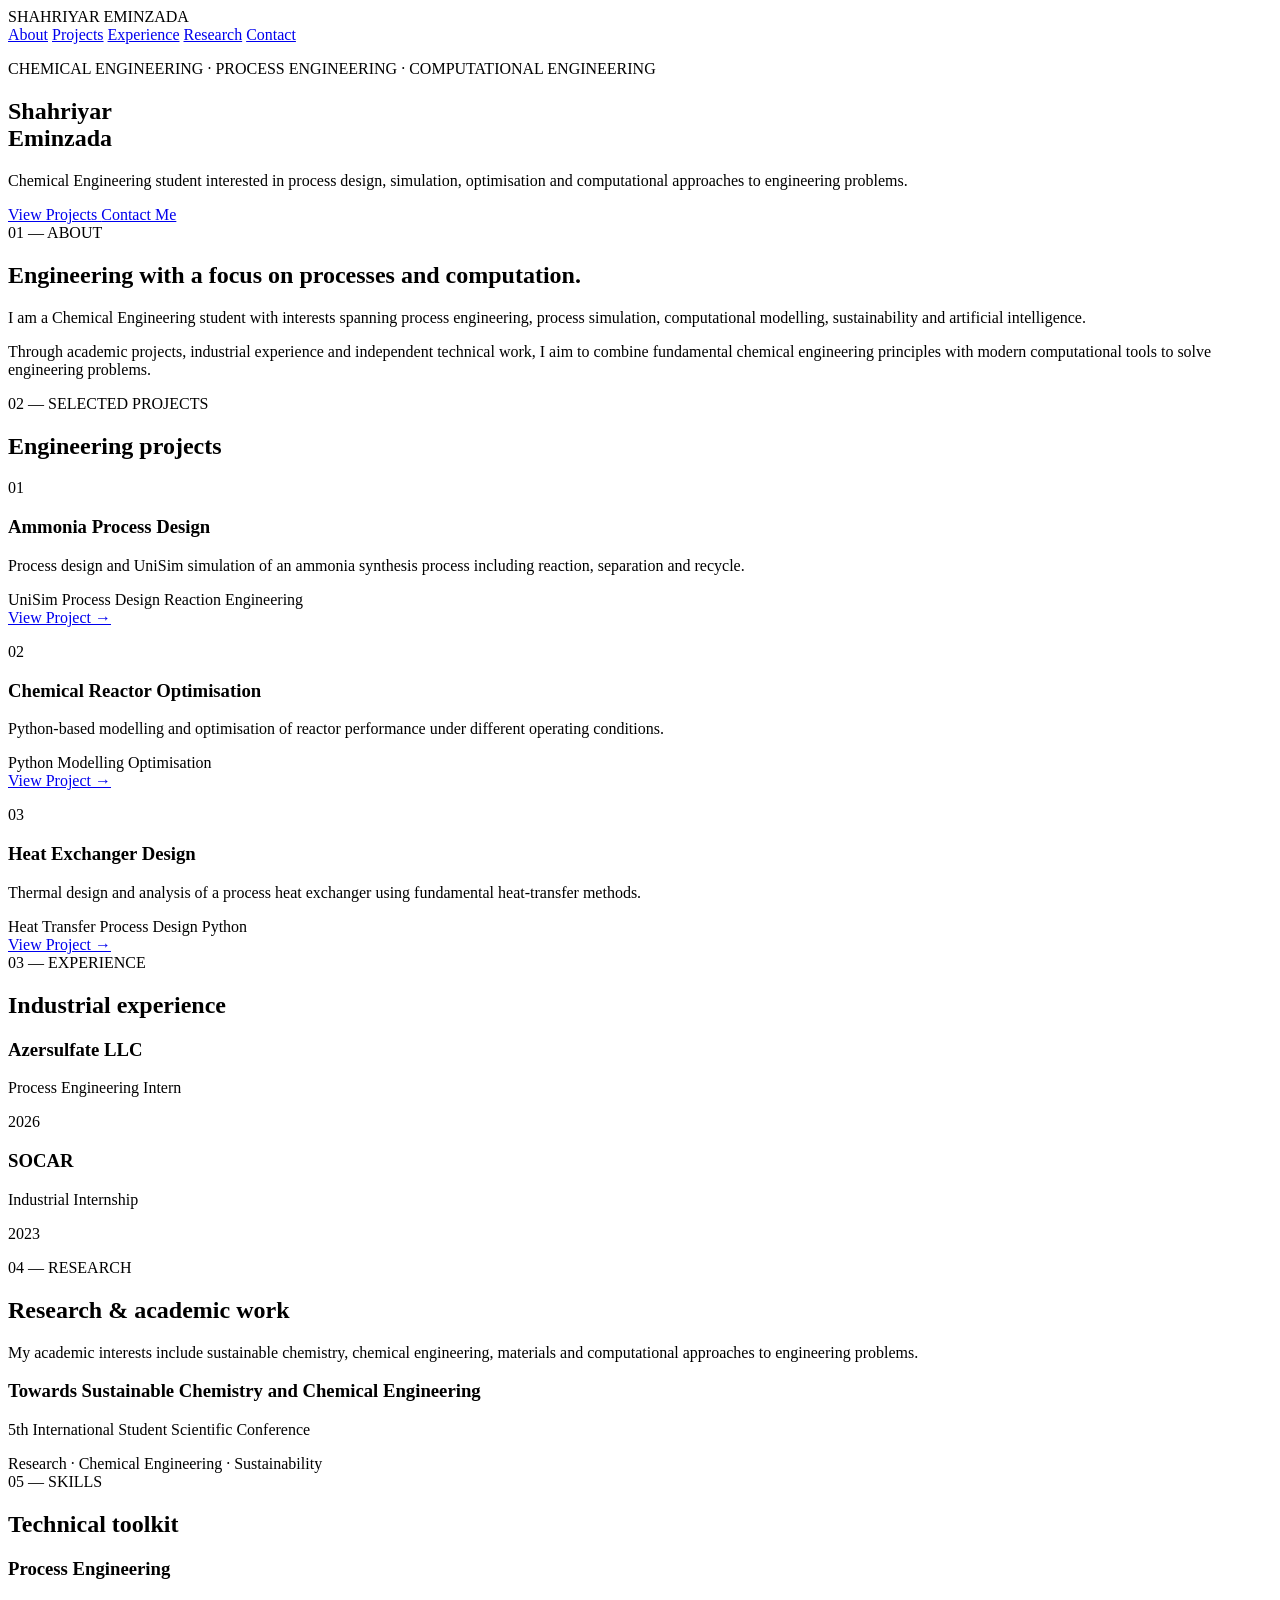
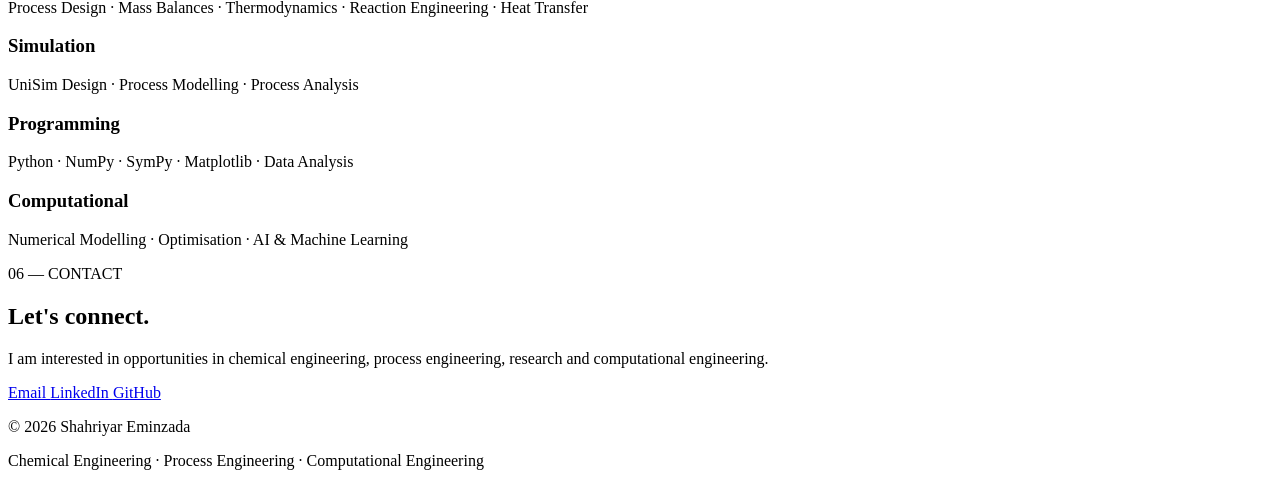
==== index.html @ 9b7f4331 "Create index.html" ====
<!DOCTYPE html>
<html lang="en">
<head>
    <meta charset="UTF-8">
    <meta name="viewport" content="width=device-width, initial-scale=1.0">

    <title>Shahriyar Eminzada | Chemical Engineering</title>

    <link rel="stylesheet" href="style.css">
</head>

<body>

    <!-- Navigation -->
    <nav>
        <div class="nav-container">

            <div class="logo">
                SHAHRIYAR EMINZADA
            </div>

            <div class="nav-links">
                <a href="#about">About</a>
                <a href="#projects">Projects</a>
                <a href="#experience">Experience</a>
                <a href="#research">Research</a>
                <a href="#contact">Contact</a>
            </div>

        </div>
    </nav>


    <!-- Hero Section -->
    <section class="hero">

        <div class="hero-content">

            <p class="eyebrow">
                CHEMICAL ENGINEERING · PROCESS ENGINEERING · COMPUTATIONAL ENGINEERING
            </p>

            <h1>
                Shahriyar<br>
                Eminzada
            </h1>

            <p class="hero-description">
                Chemical Engineering student interested in process design,
                simulation, optimisation and computational approaches to
                engineering problems.
            </p>

            <div class="buttons">
                <a href="#projects" class="button primary">
                    View Projects
                </a>

                <a href="#contact" class="button secondary">
                    Contact Me
                </a>
            </div>

        </div>

    </section>


    <!-- About -->
    <section id="about" class="section">

        <div class="section-label">
            01 — ABOUT
        </div>

        <div class="section-content">

            <h2>
                Engineering with a focus on
                <span>processes and computation.</span>
            </h2>

            <p>
                I am a Chemical Engineering student with interests spanning
                process engineering, process simulation, computational
                modelling, sustainability and artificial intelligence.
            </p>

            <p>
                Through academic projects, industrial experience and
                independent technical work, I aim to combine fundamental
                chemical engineering principles with modern computational
                tools to solve engineering problems.
            </p>

        </div>

    </section>


    <!-- Projects -->
    <section id="projects" class="section projects-section">

        <div class="section-label">
            02 — SELECTED PROJECTS
        </div>

        <div class="section-content">

            <h2>
                Engineering projects
            </h2>

            <div class="project-grid">

                <!-- Project 1 -->
                <article class="project-card">

                    <p class="project-number">
                        01
                    </p>

                    <h3>
                        Ammonia Process Design
                    </h3>

                    <p>
                        Process design and UniSim simulation of an ammonia
                        synthesis process including reaction, separation
                        and recycle.
                    </p>

                    <div class="tags">
                        <span>UniSim</span>
                        <span>Process Design</span>
                        <span>Reaction Engineering</span>
                    </div>

                    <a href="#" class="project-link">
                        View Project →
                    </a>

                </article>


                <!-- Project 2 -->
                <article class="project-card">

                    <p class="project-number">
                        02
                    </p>

                    <h3>
                        Chemical Reactor Optimisation
                    </h3>

                    <p>
                        Python-based modelling and optimisation of reactor
                        performance under different operating conditions.
                    </p>

                    <div class="tags">
                        <span>Python</span>
                        <span>Modelling</span>
                        <span>Optimisation</span>
                    </div>

                    <a href="#" class="project-link">
                        View Project →
                    </a>

                </article>


                <!-- Project 3 -->
                <article class="project-card">

                    <p class="project-number">
                        03
                    </p>

                    <h3>
                        Heat Exchanger Design
                    </h3>

                    <p>
                        Thermal design and analysis of a process heat
                        exchanger using fundamental heat-transfer methods.
                    </p>

                    <div class="tags">
                        <span>Heat Transfer</span>
                        <span>Process Design</span>
                        <span>Python</span>
                    </div>

                    <a href="#" class="project-link">
                        View Project →
                    </a>

                </article>

            </div>

        </div>

    </section>


    <!-- Experience -->
    <section id="experience" class="section">

        <div class="section-label">
            03 — EXPERIENCE
        </div>

        <div class="section-content">

            <h2>
                Industrial experience
            </h2>

            <div class="experience-item">

                <div>
                    <h3>
                        Azersulfate LLC
                    </h3>

                    <p>
                        Process Engineering Intern
                    </p>
                </div>

                <p class="experience-date">
                    2026
                </p>

            </div>


            <div class="experience-item">

                <div>
                    <h3>
                        SOCAR
                    </h3>

                    <p>
                        Industrial Internship
                    </p>
                </div>

                <p class="experience-date">
                    2023
                </p>

            </div>

        </div>

    </section>


    <!-- Research -->
    <section id="research" class="section">

        <div class="section-label">
            04 — RESEARCH
        </div>

        <div class="section-content">

            <h2>
                Research & academic work
            </h2>

            <p>
                My academic interests include sustainable chemistry,
                chemical engineering, materials and computational
                approaches to engineering problems.
            </p>

            <div class="research-card">

                <h3>
                    Towards Sustainable Chemistry and Chemical Engineering
                </h3>

                <p>
                    5th International Student Scientific Conference
                </p>

                <span>
                    Research · Chemical Engineering · Sustainability
                </span>

            </div>

        </div>

    </section>


    <!-- Skills -->
    <section class="section skills-section">

        <div class="section-label">
            05 — SKILLS
        </div>

        <div class="section-content">

            <h2>
                Technical toolkit
            </h2>

            <div class="skills-grid">

                <div>
                    <h3>Process Engineering</h3>
                    <p>
                        Process Design · Mass Balances · Thermodynamics ·
                        Reaction Engineering · Heat Transfer
                    </p>
                </div>

                <div>
                    <h3>Simulation</h3>
                    <p>
                        UniSim Design · Process Modelling · Process Analysis
                    </p>
                </div>

                <div>
                    <h3>Programming</h3>
                    <p>
                        Python · NumPy · SymPy · Matplotlib · Data Analysis
                    </p>
                </div>

                <div>
                    <h3>Computational</h3>
                    <p>
                        Numerical Modelling · Optimisation · AI & Machine Learning
                    </p>
                </div>

            </div>

        </div>

    </section>


    <!-- Contact -->
    <section id="contact" class="section contact-section">

        <div class="section-label">
            06 — CONTACT
        </div>

        <div class="section-content">

            <h2>
                Let's connect.
            </h2>

            <p>
                I am interested in opportunities in chemical engineering,
                process engineering, research and computational engineering.
            </p>

            <div class="contact-links">

                <a href="mailto:shahriyareminzada@gmail.com">
                    Email
                </a>

                <a href="https://www.linkedin.com/in/shahriyar-eminzada-225a10250/"
                   target="_blank">
                    LinkedIn
                </a>

                <a href="https://github.com/shahriyar-eminzada"
                   target="_blank">
                    GitHub
                </a>

            </div>

        </div>

    </section>


    <!-- Footer -->
    <footer>

        <p>
            © 2026 Shahriyar Eminzada
        </p>

        <p>
            Chemical Engineering · Process Engineering · Computational Engineering
        </p>

    </footer>

</body>
</html>
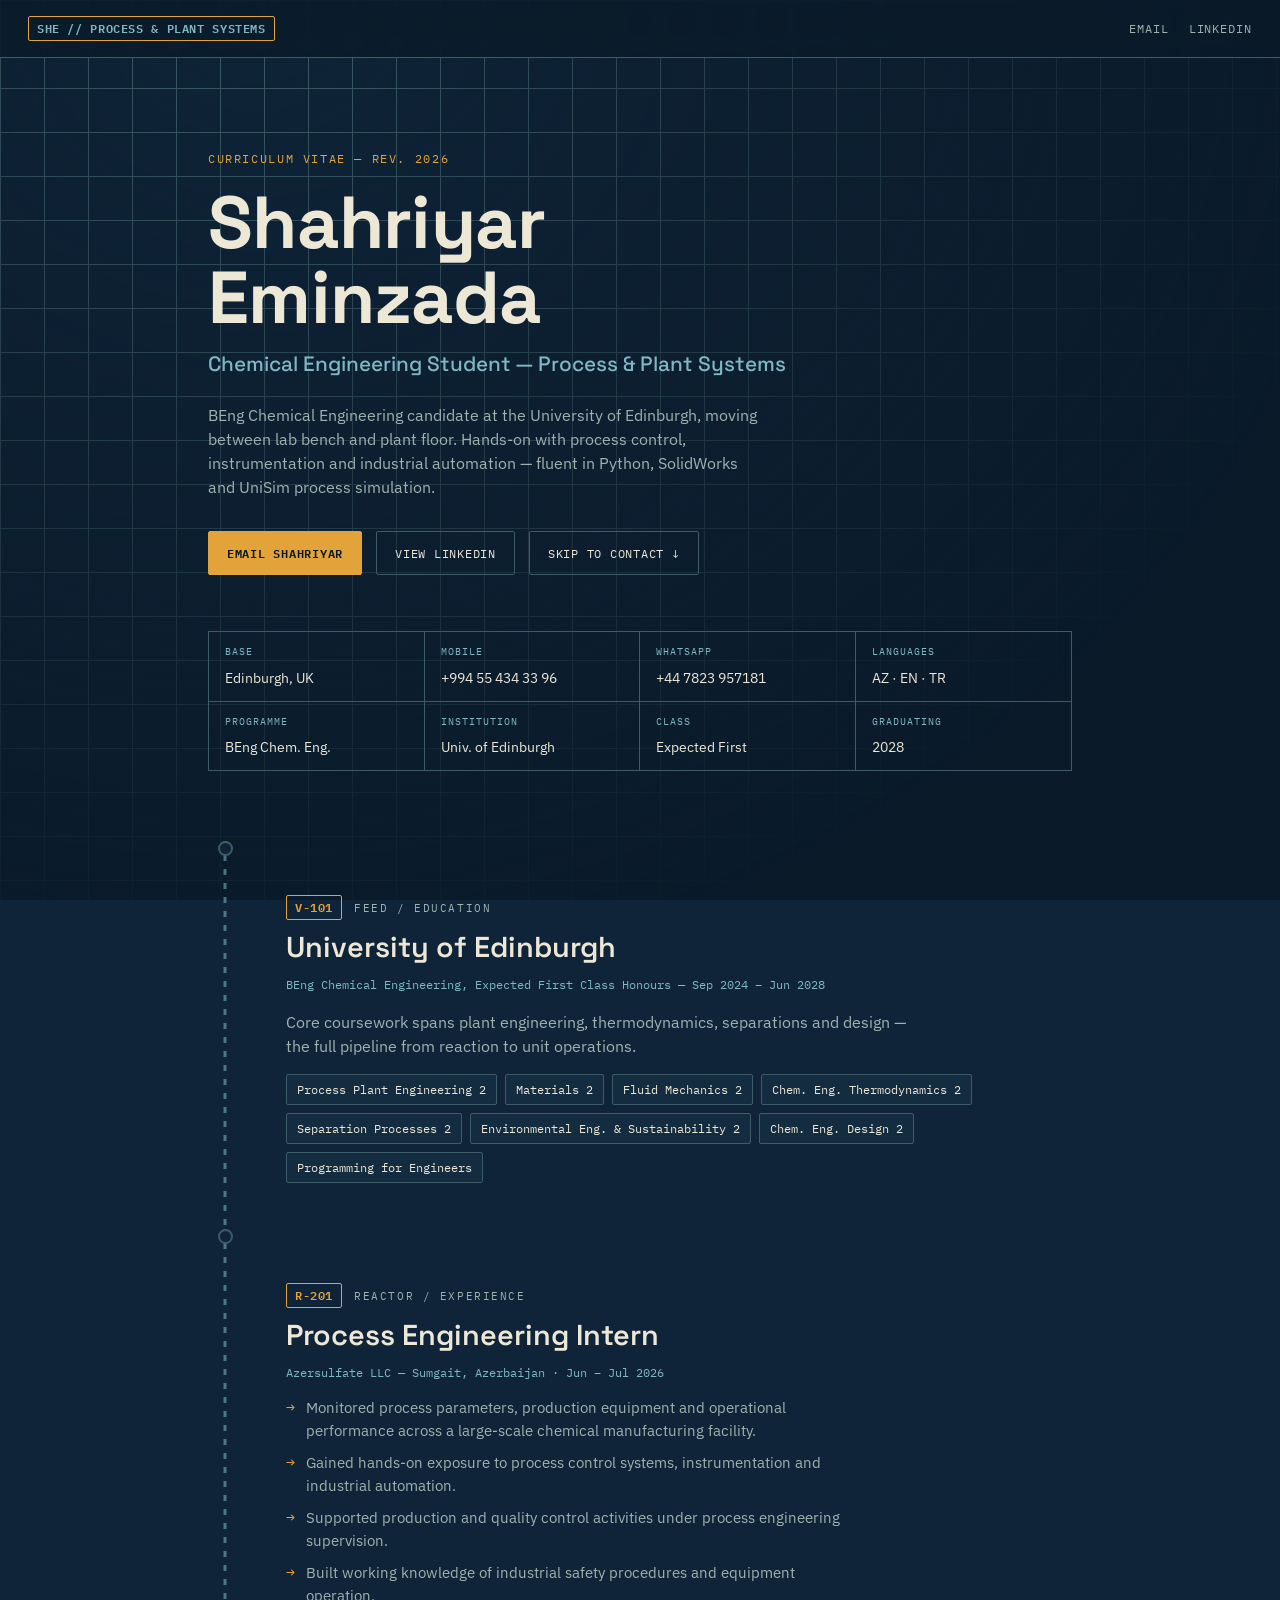
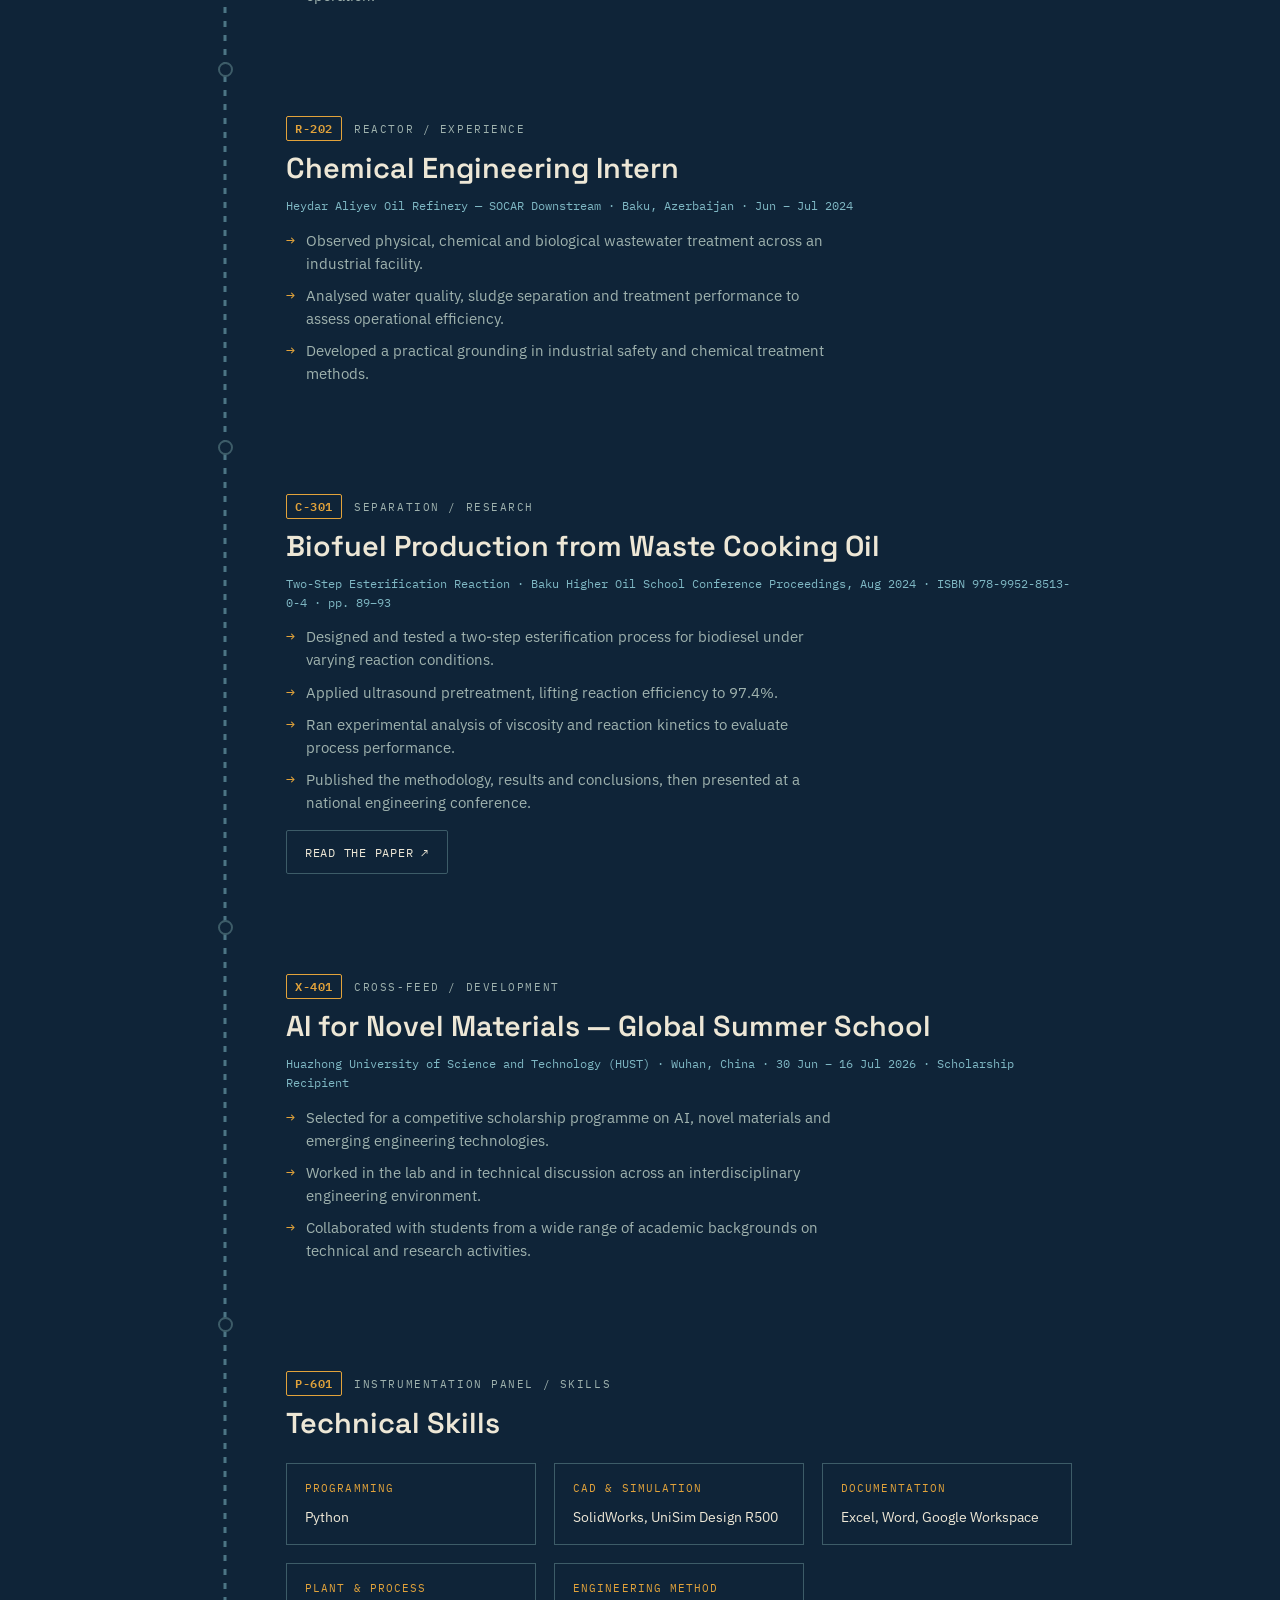
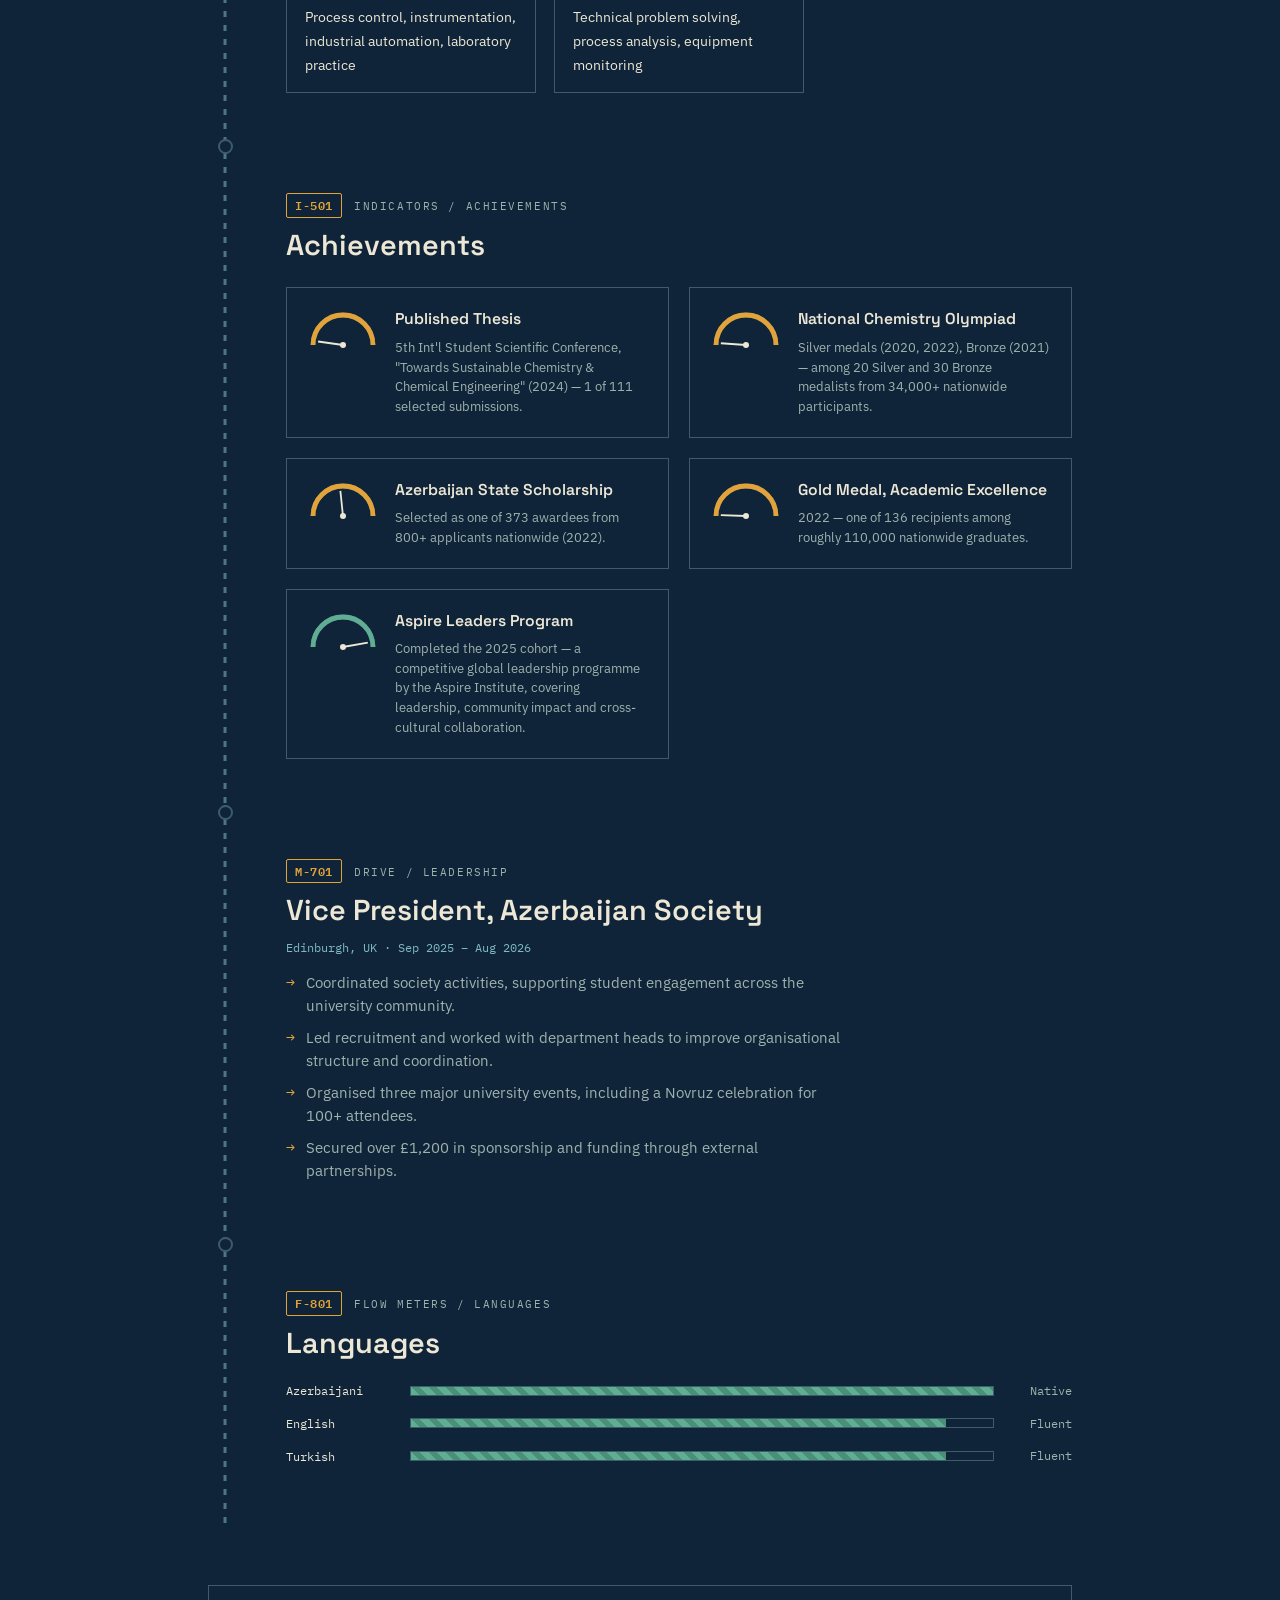
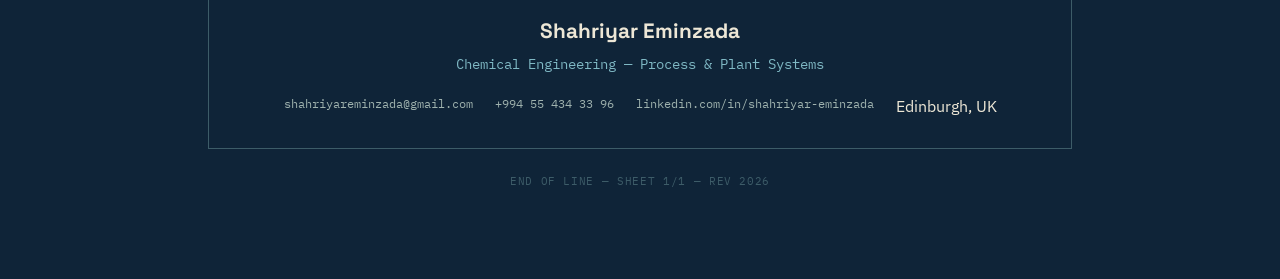
==== commit 60e8379c: "Rename Shahriyar_Eminzada_resume_website.html to index.html" ====
--- a/index.html
+++ b/index.html
@@ -1,411 +1,763 @@
 <!DOCTYPE html>
 <html lang="en">
 <head>
-    <meta charset="UTF-8">
-    <meta name="viewport" content="width=device-width, initial-scale=1.0">
-
-    <title>Shahriyar Eminzada | Chemical Engineering</title>
-
-    <link rel="stylesheet" href="style.css">
+<meta charset="UTF-8">
+<meta name="viewport" content="width=device-width, initial-scale=1.0">
+<title>Shahriyar Eminzada — Chemical Engineering</title>
+<link rel="preconnect" href="https://fonts.googleapis.com">
+<link rel="preconnect" href="https://fonts.gstatic.com" crossorigin>
+<link href="https://fonts.googleapis.com/css2?family=Space+Grotesk:wght@400;500;600;700&family=IBM+Plex+Sans:wght@400;500;600&family=IBM+Plex+Mono:wght@400;500;600&display=swap" rel="stylesheet">
+<style>
+:root{
+  --ink-blue:#0f2438;
+  --ink-blue-deep:#0a1a29;
+  --line:#7fb8c4;
+  --line-dim:#3d5c68;
+  --paper:#ede7d6;
+  --paper-dim:#dcd5c0;
+  --hazard:#e2a33b;
+  --steel:#9fb2ae;
+  --ink:#0a1620;
+  --good:#5fae94;
+  --radius:2px;
+}
+*{box-sizing:border-box;margin:0;padding:0;}
+html{scroll-behavior:smooth;}
+body{
+  background:var(--ink-blue);
+  color:var(--paper);
+  font-family:'IBM Plex Sans',sans-serif;
+  font-size:16px;
+  line-height:1.5;
+  background-image:
+    linear-gradient(var(--line-dim) 1px, transparent 1px),
+    linear-gradient(90deg, var(--line-dim) 1px, transparent 1px);
+  background-size:44px 44px;
+  background-attachment:fixed;
+  background-color:var(--ink-blue);
+  position:relative;
+}
+body::before{
+  content:"";
+  position:fixed;
+  inset:0;
+  background:radial-gradient(ellipse at 20% 0%, rgba(15,36,56,0) 0%, var(--ink-blue-deep) 78%);
+  pointer-events:none;
+  z-index:0;
+}
+::selection{background:var(--hazard);color:var(--ink);}
+a{color:inherit;}
+:focus-visible{outline:2px solid var(--hazard);outline-offset:3px;}
+
+.mono{font-family:'IBM Plex Mono',monospace;}
+.eyebrow{
+  font-family:'IBM Plex Mono',monospace;
+  font-size:.72rem;
+  letter-spacing:.14em;
+  text-transform:uppercase;
+  color:var(--hazard);
+}
+
+/* ============ TOP BAR ============ */
+.topbar{
+  position:fixed;top:0;left:0;right:0;z-index:50;
+  display:flex;justify-content:space-between;align-items:center;
+  padding:16px 28px;
+  background:rgba(10,26,41,.82);
+  backdrop-filter:blur(6px);
+  border-bottom:1px solid var(--line-dim);
+  font-family:'IBM Plex Mono',monospace;
+  font-size:.72rem;
+  letter-spacing:.08em;
+}
+.topbar .tag{color:var(--line);text-transform:uppercase;}
+.topbar .links{display:flex;gap:20px;}
+.topbar .links a{text-decoration:none;color:var(--steel);transition:color .2s;text-transform:uppercase;}
+.topbar .links a:hover{color:var(--hazard);}
+
+/* ============ LAYOUT / PIPE RAIL ============ */
+.wrap{
+  position:relative;z-index:1;
+  max-width:920px;
+  margin:0 auto;
+  padding:0 28px;
+}
+.rail-col{
+  display:grid;
+  grid-template-columns:34px 1fr;
+  gap:0 22px;
+}
+.rail{
+  position:relative;
+  display:flex;
+  justify-content:center;
+}
+.rail::before{
+  content:"";
+  position:absolute;
+  top:0;bottom:0;left:50%;
+  width:3px;
+  transform:translateX(-50%);
+  background:repeating-linear-gradient(
+    to bottom,
+    var(--line) 0 6px,
+    transparent 6px 14px
+  );
+  background-size:3px 28px;
+  animation:flow 1.1s linear infinite;
+  opacity:.55;
+}
+@keyframes flow{
+  to{background-position:0 -28px;}
+}
+.node{
+  position:sticky;
+  top:120px;
+  width:15px;height:15px;
+  border-radius:50%;
+  background:var(--ink-blue);
+  border:2px solid var(--line-dim);
+  transition:border-color .4s, box-shadow .4s, background .4s;
+  z-index:2;
+}
+.unit.is-active .node{
+  border-color:var(--hazard);
+  background:var(--hazard);
+  box-shadow:0 0 0 5px rgba(226,163,59,.18);
+}
+
+/* ============ HERO / TITLE BLOCK ============ */
+.hero{
+  position:relative;z-index:1;
+  max-width:920px;
+  margin:0 auto;
+  padding:150px 28px 70px;
+}
+.hero .eyebrow{margin-bottom:18px;}
+h1.name{
+  font-family:'Space Grotesk',sans-serif;
+  font-weight:700;
+  font-size:clamp(2.4rem,6.4vw,4.6rem);
+  line-height:1.02;
+  letter-spacing:-.01em;
+  color:var(--paper);
+}
+.hero .role{
+  font-family:'Space Grotesk',sans-serif;
+  font-size:clamp(1rem,2.4vw,1.3rem);
+  color:var(--line);
+  margin-top:14px;
+  font-weight:500;
+}
+.hero .lede{
+  max-width:56ch;
+  margin-top:22px;
+  color:var(--steel);
+  font-size:1rem;
+}
+.hero-cta{
+  margin-top:32px;
+  display:flex;gap:14px;flex-wrap:wrap;
+}
+.btn{
+  font-family:'IBM Plex Mono',monospace;
+  font-size:.78rem;
+  letter-spacing:.06em;
+  text-transform:uppercase;
+  text-decoration:none;
+  padding:12px 18px;
+  border-radius:var(--radius);
+  border:1px solid var(--line-dim);
+  color:var(--paper);
+  transition:all .2s;
+  display:inline-block;
+}
+.btn:hover{border-color:var(--hazard);color:var(--hazard);}
+.btn.primary{background:var(--hazard);border-color:var(--hazard);color:var(--ink);font-weight:600;}
+.btn.primary:hover{background:#f0b358;color:var(--ink);}
+
+/* title block grid, like a real drawing stamp */
+.titleblock{
+  margin-top:56px;
+  border:1px solid var(--line-dim);
+  display:grid;
+  grid-template-columns:repeat(4,1fr);
+}
+.titleblock .cell{
+  padding:12px 16px;
+  border-right:1px solid var(--line-dim);
+  border-top:1px solid var(--line-dim);
+}
+.titleblock .cell:nth-child(4n){border-right:none;}
+.titleblock .cell:nth-child(-n+4){border-top:none;}
+.titleblock .cell .k{
+  font-family:'IBM Plex Mono',monospace;
+  font-size:.64rem;
+  letter-spacing:.1em;
+  text-transform:uppercase;
+  color:var(--line);
+  display:block;
+  margin-bottom:5px;
+}
+.titleblock .cell .v{
+  font-size:.86rem;
+  color:var(--paper);
+  word-break:break-word;
+}
+
+/* ============ UNITS (sections) ============ */
+main{position:relative;z-index:1;}
+.unit{
+  padding:46px 0 46px 22px;
+}
+.unit-inner{padding-top:8px;}
+.tag-row{
+  display:flex;
+  align-items:baseline;
+  gap:12px;
+  margin-bottom:6px;
+}
+.tag{
+  font-family:'IBM Plex Mono',monospace;
+  font-size:.78rem;
+  font-weight:600;
+  letter-spacing:.05em;
+  color:var(--hazard);
+  border:1px solid var(--hazard);
+  padding:2px 8px;
+  border-radius:var(--radius);
+}
+.unit-label{
+  font-family:'IBM Plex Mono',monospace;
+  font-size:.7rem;
+  letter-spacing:.14em;
+  text-transform:uppercase;
+  color:var(--steel);
+}
+h2.unit-title{
+  font-family:'Space Grotesk',sans-serif;
+  font-weight:600;
+  font-size:clamp(1.35rem,3vw,1.8rem);
+  color:var(--paper);
+  margin-top:6px;
+}
+.unit-meta{
+  font-family:'IBM Plex Mono',monospace;
+  font-size:.78rem;
+  color:var(--line);
+  margin-top:6px;
+}
+.unit-body{
+  margin-top:16px;
+  color:var(--steel);
+  max-width:64ch;
+}
+.unit-body p{margin-bottom:10px;}
+ul.stream{
+  margin-top:14px;
+  list-style:none;
+}
+ul.stream li{
+  position:relative;
+  padding-left:20px;
+  margin-bottom:9px;
+  color:var(--steel);
+  font-size:.96rem;
+  max-width:62ch;
+}
+ul.stream li::before{
+  content:"→";
+  position:absolute;left:0;top:0;
+  color:var(--hazard);
+  font-family:'IBM Plex Mono',monospace;
+}
+
+/* chip clusters (education modules, skills) */
+.chips{display:flex;flex-wrap:wrap;gap:8px;margin-top:16px;}
+.chip{
+  font-family:'IBM Plex Mono',monospace;
+  font-size:.72rem;
+  padding:6px 10px;
+  border:1px solid var(--line-dim);
+  border-radius:var(--radius);
+  color:var(--paper);
+  background:rgba(127,184,196,.05);
+}
+
+/* two-panel reactor cards for experience */
+.reactor-grid{display:grid;gap:22px;}
+.card{
+  border:1px solid var(--line-dim);
+  border-left:3px solid var(--line-dim);
+  padding:20px 22px;
+  background:rgba(237,231,214,.02);
+  transition:border-color .3s, background .3s;
+}
+.card:hover{border-left-color:var(--hazard);background:rgba(237,231,214,.045);}
+
+/* skills panel */
+.panel-grid{
+  display:grid;
+  grid-template-columns:repeat(auto-fit,minmax(220px,1fr));
+  gap:18px;
+  margin-top:18px;
+}
+.panel-item{
+  border:1px solid var(--line-dim);
+  padding:16px 18px;
+}
+.panel-item .k{
+  font-family:'IBM Plex Mono',monospace;
+  font-size:.68rem;
+  letter-spacing:.1em;
+  text-transform:uppercase;
+  color:var(--hazard);
+  display:block;
+  margin-bottom:8px;
+}
+.panel-item .v{font-size:.9rem;color:var(--paper);}
+
+/* gauges */
+.gauge-grid{
+  display:grid;
+  grid-template-columns:repeat(auto-fit,minmax(260px,1fr));
+  gap:20px;
+  margin-top:20px;
+}
+.gauge-card{
+  border:1px solid var(--line-dim);
+  padding:20px;
+  display:flex;
+  gap:16px;
+  align-items:flex-start;
+}
+.gauge-card svg{flex-shrink:0;}
+.gauge-txt h3{
+  font-family:'Space Grotesk',sans-serif;
+  font-size:.98rem;
+  color:var(--paper);
+  font-weight:600;
+  margin-bottom:6px;
+}
+.gauge-txt p{
+  font-size:.82rem;
+  color:var(--steel);
+}
+.gauge-needle{transform-origin:60px 60px;transition:transform 1.2s cubic-bezier(.2,.9,.25,1);}
+
+/* languages flow meters */
+.meter{margin-top:16px;}
+.meter-row{display:flex;align-items:center;gap:14px;margin-bottom:14px;}
+.meter-label{
+  font-family:'IBM Plex Mono',monospace;
+  font-size:.78rem;
+  width:110px;
+  flex-shrink:0;
+  color:var(--paper);
+}
+.meter-track{
+  flex:1;
+  height:10px;
+  border:1px solid var(--line-dim);
+  position:relative;
+  overflow:hidden;
+}
+.meter-fill{
+  height:100%;
+  background:repeating-linear-gradient(45deg, var(--good) 0 6px, #4a9078 6px 12px);
+  width:0;
+  transition:width 1.4s cubic-bezier(.2,.9,.25,1);
+}
+.meter-pct{
+  font-family:'IBM Plex Mono',monospace;
+  font-size:.72rem;
+  color:var(--steel);
+  width:64px;
+  text-align:right;
+}
+
+/* footer nameplate */
+footer{
+  position:relative;z-index:1;
+  max-width:920px;margin:0 auto;
+  padding:60px 28px 90px;
+}
+.nameplate{
+  border:1px solid var(--line-dim);
+  padding:30px;
+  text-align:center;
+}
+.nameplate h3{
+  font-family:'Space Grotesk',sans-serif;
+  font-size:1.3rem;
+  color:var(--paper);
+  margin-bottom:6px;
+}
+.nameplate .role{color:var(--line);font-size:.85rem;margin-bottom:20px;font-family:'IBM Plex Mono',monospace;}
+.nameplate .contacts{display:flex;justify-content:center;gap:22px;flex-wrap:wrap;}
+.nameplate .contacts a{
+  font-family:'IBM Plex Mono',monospace;
+  font-size:.78rem;
+  text-decoration:none;
+  color:var(--steel);
+  border-bottom:1px solid transparent;
+  transition:color .2s, border-color .2s;
+}
+.nameplate .contacts a:hover{color:var(--hazard);border-color:var(--hazard);}
+.foot-note{
+  text-align:center;
+  margin-top:24px;
+  font-family:'IBM Plex Mono',monospace;
+  font-size:.68rem;
+  letter-spacing:.06em;
+  color:var(--line-dim);
+}
+
+/* ============ RESPONSIVE ============ */
+@media (max-width:760px){
+  .rail-col{grid-template-columns:20px 1fr;gap:0 14px;}
+  .node{width:11px;height:11px;top:90px;}
+  .titleblock{grid-template-columns:repeat(2,1fr);}
+  .titleblock .cell:nth-child(4n){border-right:1px solid var(--line-dim);}
+  .titleblock .cell:nth-child(2n){border-right:none;}
+  .titleblock .cell:nth-child(-n+2){border-top:none;}
+  .titleblock .cell:nth-child(3),.titleblock .cell:nth-child(4){border-top:1px solid var(--line-dim);}
+  .hero{padding-top:130px;}
+  .gauge-card{flex-direction:column;align-items:center;text-align:center;}
+}
+@media (max-width:480px){
+  .topbar{padding:12px 16px;font-size:.62rem;}
+  .topbar .links{gap:12px;}
+  .hero,.wrap,footer{padding-left:16px;padding-right:16px;}
+}
+
+@media (prefers-reduced-motion:reduce){
+  html{scroll-behavior:auto;}
+  .rail::before{animation:none;}
+  .meter-fill,.gauge-needle{transition:none;}
+}
+</style>
 </head>
-
 <body>
 
-    <!-- Navigation -->
-    <nav>
-        <div class="nav-container">
-
-            <div class="logo">
-                SHAHRIYAR EMINZADA
-            </div>
-
-            <div class="nav-links">
-                <a href="#about">About</a>
-                <a href="#projects">Projects</a>
-                <a href="#experience">Experience</a>
-                <a href="#research">Research</a>
-                <a href="#contact">Contact</a>
-            </div>
-
+<div class="topbar">
+  <span class="tag">SHE // Process &amp; Plant Systems</span>
+  <div class="links">
+    <a href="mailto:shahriyareminzada@gmail.com">Email</a>
+    <a href="https://linkedin.com/in/shahriyar-eminzada-225a10250" target="_blank" rel="noopener">LinkedIn</a>
+  </div>
+</div>
+
+<header class="hero">
+  <div class="eyebrow">Curriculum Vitae — Rev. 2026</div>
+  <h1 class="name">Shahriyar<br>Eminzada</h1>
+  <div class="role">Chemical Engineering Student — Process &amp; Plant Systems</div>
+  <p class="lede">BEng Chemical Engineering candidate at the University of Edinburgh, moving between lab bench and plant floor. Hands-on with process control, instrumentation and industrial automation — fluent in Python, SolidWorks and UniSim process simulation.</p>
+  <div class="hero-cta">
+    <a class="btn primary" href="mailto:shahriyareminzada@gmail.com">Email Shahriyar</a>
+    <a class="btn" href="https://linkedin.com/in/shahriyar-eminzada-225a10250" target="_blank" rel="noopener">View LinkedIn</a>
+    <a class="btn" href="#F-801">Skip to contact ↓</a>
+  </div>
+
+  <div class="titleblock">
+    <div class="cell"><span class="k">Base</span><span class="v">Edinburgh, UK</span></div>
+    <div class="cell"><span class="k">Mobile</span><span class="v">+994 55 434 33 96</span></div>
+    <div class="cell"><span class="k">WhatsApp</span><span class="v">+44 7823 957181</span></div>
+    <div class="cell"><span class="k">Languages</span><span class="v">AZ · EN · TR</span></div>
+    <div class="cell"><span class="k">Programme</span><span class="v">BEng Chem. Eng.</span></div>
+    <div class="cell"><span class="k">Institution</span><span class="v">Univ. of Edinburgh</span></div>
+    <div class="cell"><span class="k">Class</span><span class="v">Expected First</span></div>
+    <div class="cell"><span class="k">Graduating</span><span class="v">2028</span></div>
+  </div>
+</header>
+
+<main>
+<div class="wrap rail-col">
+  <div class="rail"><div class="node"></div></div>
+  <div class="unit-outer">
+  <section class="unit" id="V-101" data-unit>
+    <div class="unit-inner">
+      <div class="tag-row"><span class="tag">V-101</span><span class="unit-label">Feed / Education</span></div>
+      <h2 class="unit-title">University of Edinburgh</h2>
+      <div class="unit-meta">BEng Chemical Engineering, Expected First Class Honours — Sep 2024 – Jun 2028</div>
+      <div class="unit-body"><p>Core coursework spans plant engineering, thermodynamics, separations and design — the full pipeline from reaction to unit operations.</p></div>
+      <div class="chips">
+        <span class="chip">Process Plant Engineering 2</span>
+        <span class="chip">Materials 2</span>
+        <span class="chip">Fluid Mechanics 2</span>
+        <span class="chip">Chem. Eng. Thermodynamics 2</span>
+        <span class="chip">Separation Processes 2</span>
+        <span class="chip">Environmental Eng. &amp; Sustainability 2</span>
+        <span class="chip">Chem. Eng. Design 2</span>
+        <span class="chip">Programming for Engineers</span>
+      </div>
+    </div>
+  </section>
+  </div>
+</div>
+
+<div class="wrap rail-col">
+  <div class="rail"><div class="node"></div></div>
+  <div class="unit-outer">
+  <section class="unit" id="R-201" data-unit>
+    <div class="unit-inner">
+      <div class="tag-row"><span class="tag">R-201</span><span class="unit-label">Reactor / Experience</span></div>
+      <h2 class="unit-title">Process Engineering Intern</h2>
+      <div class="unit-meta">Azersulfate LLC — Sumgait, Azerbaijan · Jun – Jul 2026</div>
+      <ul class="stream">
+        <li>Monitored process parameters, production equipment and operational performance across a large-scale chemical manufacturing facility.</li>
+        <li>Gained hands-on exposure to process control systems, instrumentation and industrial automation.</li>
+        <li>Supported production and quality control activities under process engineering supervision.</li>
+        <li>Built working knowledge of industrial safety procedures and equipment operation.</li>
+      </ul>
+    </div>
+  </section>
+  </div>
+</div>
+
+<div class="wrap rail-col">
+  <div class="rail"><div class="node"></div></div>
+  <div class="unit-outer">
+  <section class="unit" id="R-202" data-unit>
+    <div class="unit-inner">
+      <div class="tag-row"><span class="tag">R-202</span><span class="unit-label">Reactor / Experience</span></div>
+      <h2 class="unit-title">Chemical Engineering Intern</h2>
+      <div class="unit-meta">Heydar Aliyev Oil Refinery — SOCAR Downstream · Baku, Azerbaijan · Jun – Jul 2024</div>
+      <ul class="stream">
+        <li>Observed physical, chemical and biological wastewater treatment across an industrial facility.</li>
+        <li>Analysed water quality, sludge separation and treatment performance to assess operational efficiency.</li>
+        <li>Developed a practical grounding in industrial safety and chemical treatment methods.</li>
+      </ul>
+    </div>
+  </section>
+  </div>
+</div>
+
+<div class="wrap rail-col">
+  <div class="rail"><div class="node"></div></div>
+  <div class="unit-outer">
+  <section class="unit" id="C-301" data-unit>
+    <div class="unit-inner">
+      <div class="tag-row"><span class="tag">C-301</span><span class="unit-label">Separation / Research</span></div>
+      <h2 class="unit-title">Biofuel Production from Waste Cooking Oil</h2>
+      <div class="unit-meta">Two-Step Esterification Reaction · Baku Higher Oil School Conference Proceedings, Aug 2024 · ISBN 978-9952-8513-0-4 · pp. 89–93</div>
+      <ul class="stream">
+        <li>Designed and tested a two-step esterification process for biodiesel under varying reaction conditions.</li>
+        <li>Applied ultrasound pretreatment, lifting reaction efficiency to 97.4%.</li>
+        <li>Ran experimental analysis of viscosity and reaction kinetics to evaluate process performance.</li>
+        <li>Published the methodology, results and conclusions, then presented at a national engineering conference.</li>
+      </ul>
+      <div style="margin-top:16px;">
+        <a class="btn" href="https://bhos.edu.az/kcfinder/upload/files/BHOS_Conference_Thesis_2024_17x24sm_for_web.pdf" target="_blank" rel="noopener">Read the paper ↗</a>
+      </div>
+    </div>
+  </section>
+  </div>
+</div>
+
+<div class="wrap rail-col">
+  <div class="rail"><div class="node"></div></div>
+  <div class="unit-outer">
+  <section class="unit" id="X-401" data-unit>
+    <div class="unit-inner">
+      <div class="tag-row"><span class="tag">X-401</span><span class="unit-label">Cross-Feed / Development</span></div>
+      <h2 class="unit-title">AI for Novel Materials — Global Summer School</h2>
+      <div class="unit-meta">Huazhong University of Science and Technology (HUST) · Wuhan, China · 30 Jun – 16 Jul 2026 · Scholarship Recipient</div>
+      <ul class="stream">
+        <li>Selected for a competitive scholarship programme on AI, novel materials and emerging engineering technologies.</li>
+        <li>Worked in the lab and in technical discussion across an interdisciplinary engineering environment.</li>
+        <li>Collaborated with students from a wide range of academic backgrounds on technical and research activities.</li>
+      </ul>
+    </div>
+  </section>
+  </div>
+</div>
+
+<div class="wrap rail-col">
+  <div class="rail"><div class="node"></div></div>
+  <div class="unit-outer">
+  <section class="unit" id="P-601" data-unit>
+    <div class="unit-inner">
+      <div class="tag-row"><span class="tag">P-601</span><span class="unit-label">Instrumentation Panel / Skills</span></div>
+      <h2 class="unit-title">Technical Skills</h2>
+      <div class="panel-grid">
+        <div class="panel-item"><span class="k">Programming</span><span class="v">Python</span></div>
+        <div class="panel-item"><span class="k">CAD &amp; Simulation</span><span class="v">SolidWorks, UniSim Design R500</span></div>
+        <div class="panel-item"><span class="k">Documentation</span><span class="v">Excel, Word, Google Workspace</span></div>
+        <div class="panel-item"><span class="k">Plant &amp; Process</span><span class="v">Process control, instrumentation, industrial automation, laboratory practice</span></div>
+        <div class="panel-item"><span class="k">Engineering Method</span><span class="v">Technical problem solving, process analysis, equipment monitoring</span></div>
+      </div>
+    </div>
+  </section>
+  </div>
+</div>
+
+<div class="wrap rail-col">
+  <div class="rail"><div class="node"></div></div>
+  <div class="unit-outer">
+  <section class="unit" id="I-501" data-unit>
+    <div class="unit-inner">
+      <div class="tag-row"><span class="tag">I-501</span><span class="unit-label">Indicators / Achievements</span></div>
+      <h2 class="unit-title">Achievements</h2>
+      <div class="gauge-grid">
+
+        <div class="gauge-card">
+          <svg width="72" height="44" viewBox="0 0 120 70">
+            <path d="M10,60 A50,50 0 0,1 110,60" fill="none" stroke="#3d5c68" stroke-width="8"/>
+            <path d="M10,60 A50,50 0 0,1 110,60" fill="none" stroke="#e2a33b" stroke-width="8" stroke-dasharray="157" stroke-dashoffset="0" data-fill="0"/>
+            <line class="gauge-needle" x1="60" y1="60" x2="60" y2="18" stroke="#ede7d6" stroke-width="3" data-rotate="-82"/>
+            <circle cx="60" cy="60" r="5" fill="#ede7d6"/>
+          </svg>
+          <div class="gauge-txt">
+            <h3>Published Thesis</h3>
+            <p>5th Int'l Student Scientific Conference, "Towards Sustainable Chemistry &amp; Chemical Engineering" (2024) — 1 of 111 selected submissions.</p>
+          </div>
         </div>
-    </nav>
-
-
-    <!-- Hero Section -->
-    <section class="hero">
-
-        <div class="hero-content">
-
-            <p class="eyebrow">
-                CHEMICAL ENGINEERING · PROCESS ENGINEERING · COMPUTATIONAL ENGINEERING
-            </p>
-
-            <h1>
-                Shahriyar<br>
-                Eminzada
-            </h1>
-
-            <p class="hero-description">
-                Chemical Engineering student interested in process design,
-                simulation, optimisation and computational approaches to
-                engineering problems.
-            </p>
-
-            <div class="buttons">
-                <a href="#projects" class="button primary">
-                    View Projects
-                </a>
-
-                <a href="#contact" class="button secondary">
-                    Contact Me
-                </a>
-            </div>
-
+
+        <div class="gauge-card">
+          <svg width="72" height="44" viewBox="0 0 120 70">
+            <path d="M10,60 A50,50 0 0,1 110,60" fill="none" stroke="#3d5c68" stroke-width="8"/>
+            <path d="M10,60 A50,50 0 0,1 110,60" fill="none" stroke="#e2a33b" stroke-width="8"/>
+            <line class="gauge-needle" x1="60" y1="60" x2="60" y2="18" stroke="#ede7d6" stroke-width="3" data-rotate="-86"/>
+            <circle cx="60" cy="60" r="5" fill="#ede7d6"/>
+          </svg>
+          <div class="gauge-txt">
+            <h3>National Chemistry Olympiad</h3>
+            <p>Silver medals (2020, 2022), Bronze (2021) — among 20 Silver and 30 Bronze medalists from 34,000+ nationwide participants.</p>
+          </div>
         </div>
 
-    </section>
-
-
-    <!-- About -->
-    <section id="about" class="section">
-
-        <div class="section-label">
-            01 — ABOUT
+        <div class="gauge-card">
+          <svg width="72" height="44" viewBox="0 0 120 70">
+            <path d="M10,60 A50,50 0 0,1 110,60" fill="none" stroke="#3d5c68" stroke-width="8"/>
+            <path d="M10,60 A50,50 0 0,1 110,60" fill="none" stroke="#e2a33b" stroke-width="8"/>
+            <line class="gauge-needle" x1="60" y1="60" x2="60" y2="18" stroke="#ede7d6" stroke-width="3" data-rotate="-6"/>
+            <circle cx="60" cy="60" r="5" fill="#ede7d6"/>
+          </svg>
+          <div class="gauge-txt">
+            <h3>Azerbaijan State Scholarship</h3>
+            <p>Selected as one of 373 awardees from 800+ applicants nationwide (2022).</p>
+          </div>
         </div>
 
-        <div class="section-content">
-
-            <h2>
-                Engineering with a focus on
-                <span>processes and computation.</span>
-            </h2>
-
-            <p>
-                I am a Chemical Engineering student with interests spanning
-                process engineering, process simulation, computational
-                modelling, sustainability and artificial intelligence.
-            </p>
-
-            <p>
-                Through academic projects, industrial experience and
-                independent technical work, I aim to combine fundamental
-                chemical engineering principles with modern computational
-                tools to solve engineering problems.
-            </p>
-
+        <div class="gauge-card">
+          <svg width="72" height="44" viewBox="0 0 120 70">
+            <path d="M10,60 A50,50 0 0,1 110,60" fill="none" stroke="#3d5c68" stroke-width="8"/>
+            <path d="M10,60 A50,50 0 0,1 110,60" fill="none" stroke="#e2a33b" stroke-width="8"/>
+            <line class="gauge-needle" x1="60" y1="60" x2="60" y2="18" stroke="#ede7d6" stroke-width="3" data-rotate="-88"/>
+            <circle cx="60" cy="60" r="5" fill="#ede7d6"/>
+          </svg>
+          <div class="gauge-txt">
+            <h3>Gold Medal, Academic Excellence</h3>
+            <p>2022 — one of 136 recipients among roughly 110,000 nationwide graduates.</p>
+          </div>
         </div>
 
-    </section>
-
-
-    <!-- Projects -->
-    <section id="projects" class="section projects-section">
-
-        <div class="section-label">
-            02 — SELECTED PROJECTS
+        <div class="gauge-card">
+          <svg width="72" height="44" viewBox="0 0 120 70">
+            <path d="M10,60 A50,50 0 0,1 110,60" fill="none" stroke="#3d5c68" stroke-width="8"/>
+            <path d="M10,60 A50,50 0 0,1 110,60" fill="none" stroke="#5fae94" stroke-width="8"/>
+            <line class="gauge-needle" x1="60" y1="60" x2="60" y2="18" stroke="#ede7d6" stroke-width="3" data-rotate="80"/>
+            <circle cx="60" cy="60" r="5" fill="#ede7d6"/>
+          </svg>
+          <div class="gauge-txt">
+            <h3>Aspire Leaders Program</h3>
+            <p>Completed the 2025 cohort — a competitive global leadership programme by the Aspire Institute, covering leadership, community impact and cross-cultural collaboration.</p>
+          </div>
         </div>
 
-        <div class="section-content">
-
-            <h2>
-                Engineering projects
-            </h2>
-
-            <div class="project-grid">
-
-                <!-- Project 1 -->
-                <article class="project-card">
-
-                    <p class="project-number">
-                        01
-                    </p>
-
-                    <h3>
-                        Ammonia Process Design
-                    </h3>
-
-                    <p>
-                        Process design and UniSim simulation of an ammonia
-                        synthesis process including reaction, separation
-                        and recycle.
-                    </p>
-
-                    <div class="tags">
-                        <span>UniSim</span>
-                        <span>Process Design</span>
-                        <span>Reaction Engineering</span>
-                    </div>
-
-                    <a href="#" class="project-link">
-                        View Project →
-                    </a>
-
-                </article>
-
-
-                <!-- Project 2 -->
-                <article class="project-card">
-
-                    <p class="project-number">
-                        02
-                    </p>
-
-                    <h3>
-                        Chemical Reactor Optimisation
-                    </h3>
-
-                    <p>
-                        Python-based modelling and optimisation of reactor
-                        performance under different operating conditions.
-                    </p>
-
-                    <div class="tags">
-                        <span>Python</span>
-                        <span>Modelling</span>
-                        <span>Optimisation</span>
-                    </div>
-
-                    <a href="#" class="project-link">
-                        View Project →
-                    </a>
-
-                </article>
-
-
-                <!-- Project 3 -->
-                <article class="project-card">
-
-                    <p class="project-number">
-                        03
-                    </p>
-
-                    <h3>
-                        Heat Exchanger Design
-                    </h3>
-
-                    <p>
-                        Thermal design and analysis of a process heat
-                        exchanger using fundamental heat-transfer methods.
-                    </p>
-
-                    <div class="tags">
-                        <span>Heat Transfer</span>
-                        <span>Process Design</span>
-                        <span>Python</span>
-                    </div>
-
-                    <a href="#" class="project-link">
-                        View Project →
-                    </a>
-
-                </article>
-
-            </div>
-
+      </div>
+    </div>
+  </section>
+  </div>
+</div>
+
+<div class="wrap rail-col">
+  <div class="rail"><div class="node"></div></div>
+  <div class="unit-outer">
+  <section class="unit" id="M-701" data-unit>
+    <div class="unit-inner">
+      <div class="tag-row"><span class="tag">M-701</span><span class="unit-label">Drive / Leadership</span></div>
+      <h2 class="unit-title">Vice President, Azerbaijan Society</h2>
+      <div class="unit-meta">Edinburgh, UK · Sep 2025 – Aug 2026</div>
+      <ul class="stream">
+        <li>Coordinated society activities, supporting student engagement across the university community.</li>
+        <li>Led recruitment and worked with department heads to improve organisational structure and coordination.</li>
+        <li>Organised three major university events, including a Novruz celebration for 100+ attendees.</li>
+        <li>Secured over £1,200 in sponsorship and funding through external partnerships.</li>
+      </ul>
+    </div>
+  </section>
+  </div>
+</div>
+
+<div class="wrap rail-col">
+  <div class="rail"><div class="node"></div></div>
+  <div class="unit-outer">
+  <section class="unit" id="F-801" data-unit>
+    <div class="unit-inner">
+      <div class="tag-row"><span class="tag">F-801</span><span class="unit-label">Flow Meters / Languages</span></div>
+      <h2 class="unit-title">Languages</h2>
+      <div class="meter">
+        <div class="meter-row">
+          <span class="meter-label">Azerbaijani</span>
+          <div class="meter-track"><div class="meter-fill" data-pct="100"></div></div>
+          <span class="meter-pct">Native</span>
         </div>
-
-    </section>
-
-
-    <!-- Experience -->
-    <section id="experience" class="section">
-
-        <div class="section-label">
-            03 — EXPERIENCE
+        <div class="meter-row">
+          <span class="meter-label">English</span>
+          <div class="meter-track"><div class="meter-fill" data-pct="92"></div></div>
+          <span class="meter-pct">Fluent</span>
         </div>
-
-        <div class="section-content">
-
-            <h2>
-                Industrial experience
-            </h2>
-
-            <div class="experience-item">
-
-                <div>
-                    <h3>
-                        Azersulfate LLC
-                    </h3>
-
-                    <p>
-                        Process Engineering Intern
-                    </p>
-                </div>
-
-                <p class="experience-date">
-                    2026
-                </p>
-
-            </div>
-
-
-            <div class="experience-item">
-
-                <div>
-                    <h3>
-                        SOCAR
-                    </h3>
-
-                    <p>
-                        Industrial Internship
-                    </p>
-                </div>
-
-                <p class="experience-date">
-                    2023
-                </p>
-
-            </div>
-
+        <div class="meter-row">
+          <span class="meter-label">Turkish</span>
+          <div class="meter-track"><div class="meter-fill" data-pct="92"></div></div>
+          <span class="meter-pct">Fluent</span>
         </div>
-
-    </section>
-
-
-    <!-- Research -->
-    <section id="research" class="section">
-
-        <div class="section-label">
-            04 — RESEARCH
-        </div>
-
-        <div class="section-content">
-
-            <h2>
-                Research & academic work
-            </h2>
-
-            <p>
-                My academic interests include sustainable chemistry,
-                chemical engineering, materials and computational
-                approaches to engineering problems.
-            </p>
-
-            <div class="research-card">
-
-                <h3>
-                    Towards Sustainable Chemistry and Chemical Engineering
-                </h3>
-
-                <p>
-                    5th International Student Scientific Conference
-                </p>
-
-                <span>
-                    Research · Chemical Engineering · Sustainability
-                </span>
-
-            </div>
-
-        </div>
-
-    </section>
-
-
-    <!-- Skills -->
-    <section class="section skills-section">
-
-        <div class="section-label">
-            05 — SKILLS
-        </div>
-
-        <div class="section-content">
-
-            <h2>
-                Technical toolkit
-            </h2>
-
-            <div class="skills-grid">
-
-                <div>
-                    <h3>Process Engineering</h3>
-                    <p>
-                        Process Design · Mass Balances · Thermodynamics ·
-                        Reaction Engineering · Heat Transfer
-                    </p>
-                </div>
-
-                <div>
-                    <h3>Simulation</h3>
-                    <p>
-                        UniSim Design · Process Modelling · Process Analysis
-                    </p>
-                </div>
-
-                <div>
-                    <h3>Programming</h3>
-                    <p>
-                        Python · NumPy · SymPy · Matplotlib · Data Analysis
-                    </p>
-                </div>
-
-                <div>
-                    <h3>Computational</h3>
-                    <p>
-                        Numerical Modelling · Optimisation · AI & Machine Learning
-                    </p>
-                </div>
-
-            </div>
-
-        </div>
-
-    </section>
-
-
-    <!-- Contact -->
-    <section id="contact" class="section contact-section">
-
-        <div class="section-label">
-            06 — CONTACT
-        </div>
-
-        <div class="section-content">
-
-            <h2>
-                Let's connect.
-            </h2>
-
-            <p>
-                I am interested in opportunities in chemical engineering,
-                process engineering, research and computational engineering.
-            </p>
-
-            <div class="contact-links">
-
-                <a href="mailto:shahriyareminzada@gmail.com">
-                    Email
-                </a>
-
-                <a href="https://www.linkedin.com/in/shahriyar-eminzada-225a10250/"
-                   target="_blank">
-                    LinkedIn
-                </a>
-
-                <a href="https://github.com/shahriyar-eminzada"
-                   target="_blank">
-                    GitHub
-                </a>
-
-            </div>
-
-        </div>
-
-    </section>
-
-
-    <!-- Footer -->
-    <footer>
-
-        <p>
-            © 2026 Shahriyar Eminzada
-        </p>
-
-        <p>
-            Chemical Engineering · Process Engineering · Computational Engineering
-        </p>
-
-    </footer>
+      </div>
+    </div>
+  </section>
+  </div>
+</div>
+
+</main>
+
+<footer>
+  <div class="nameplate">
+    <h3>Shahriyar Eminzada</h3>
+    <div class="role">Chemical Engineering — Process &amp; Plant Systems</div>
+    <div class="contacts">
+      <a href="mailto:shahriyareminzada@gmail.com">shahriyareminzada@gmail.com</a>
+      <a href="tel:+994554343396">+994 55 434 33 96</a>
+      <a href="https://linkedin.com/in/shahriyar-eminzada-225a10250" target="_blank" rel="noopener">linkedin.com/in/shahriyar-eminzada</a>
+      <span>Edinburgh, UK</span>
+    </div>
+  </div>
+  <div class="foot-note">END OF LINE — SHEET 1/1 — REV 2026</div>
+</footer>
+
+<script>
+// Activate rail nodes + fill flow meters + rotate gauge needles on scroll into view
+const units = document.querySelectorAll('[data-unit]');
+const meters = document.querySelectorAll('.meter-fill');
+const gaugesInSection = {};
+
+const io = new IntersectionObserver((entries)=>{
+  entries.forEach(entry=>{
+    if(entry.isIntersecting){
+      entry.target.classList.add('is-active');
+      const meterFills = entry.target.querySelectorAll('.meter-fill');
+      meterFills.forEach(m=>{ m.style.width = m.dataset.pct + '%'; });
+      const needles = entry.target.querySelectorAll('.gauge-needle');
+      needles.forEach(n=>{ n.style.transform = 'rotate(' + n.dataset.rotate + 'deg)'; });
+    } else {
+      entry.target.classList.remove('is-active');
+    }
+  });
+},{ rootMargin: '-35% 0px -35% 0px', threshold: 0 });
+
+units.forEach(u=>io.observe(u));
+</script>
 
 </body>
 </html>
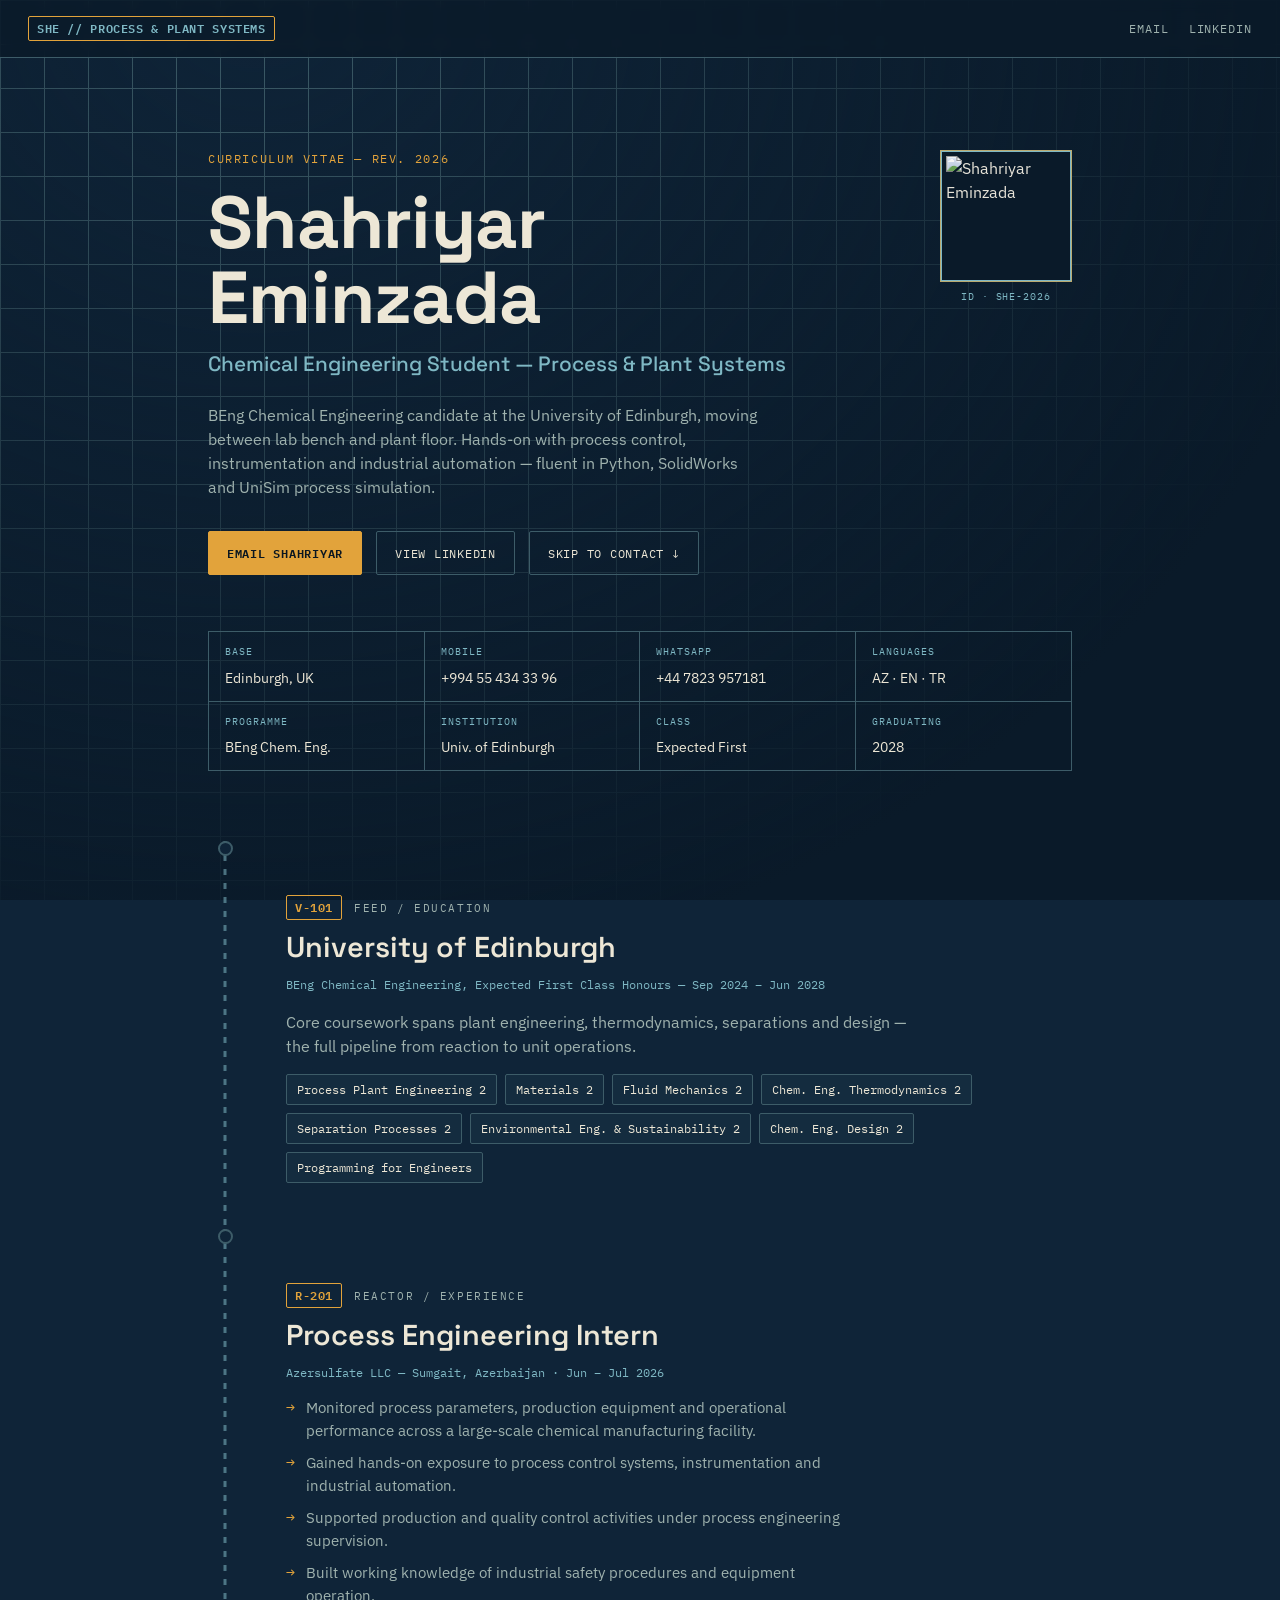
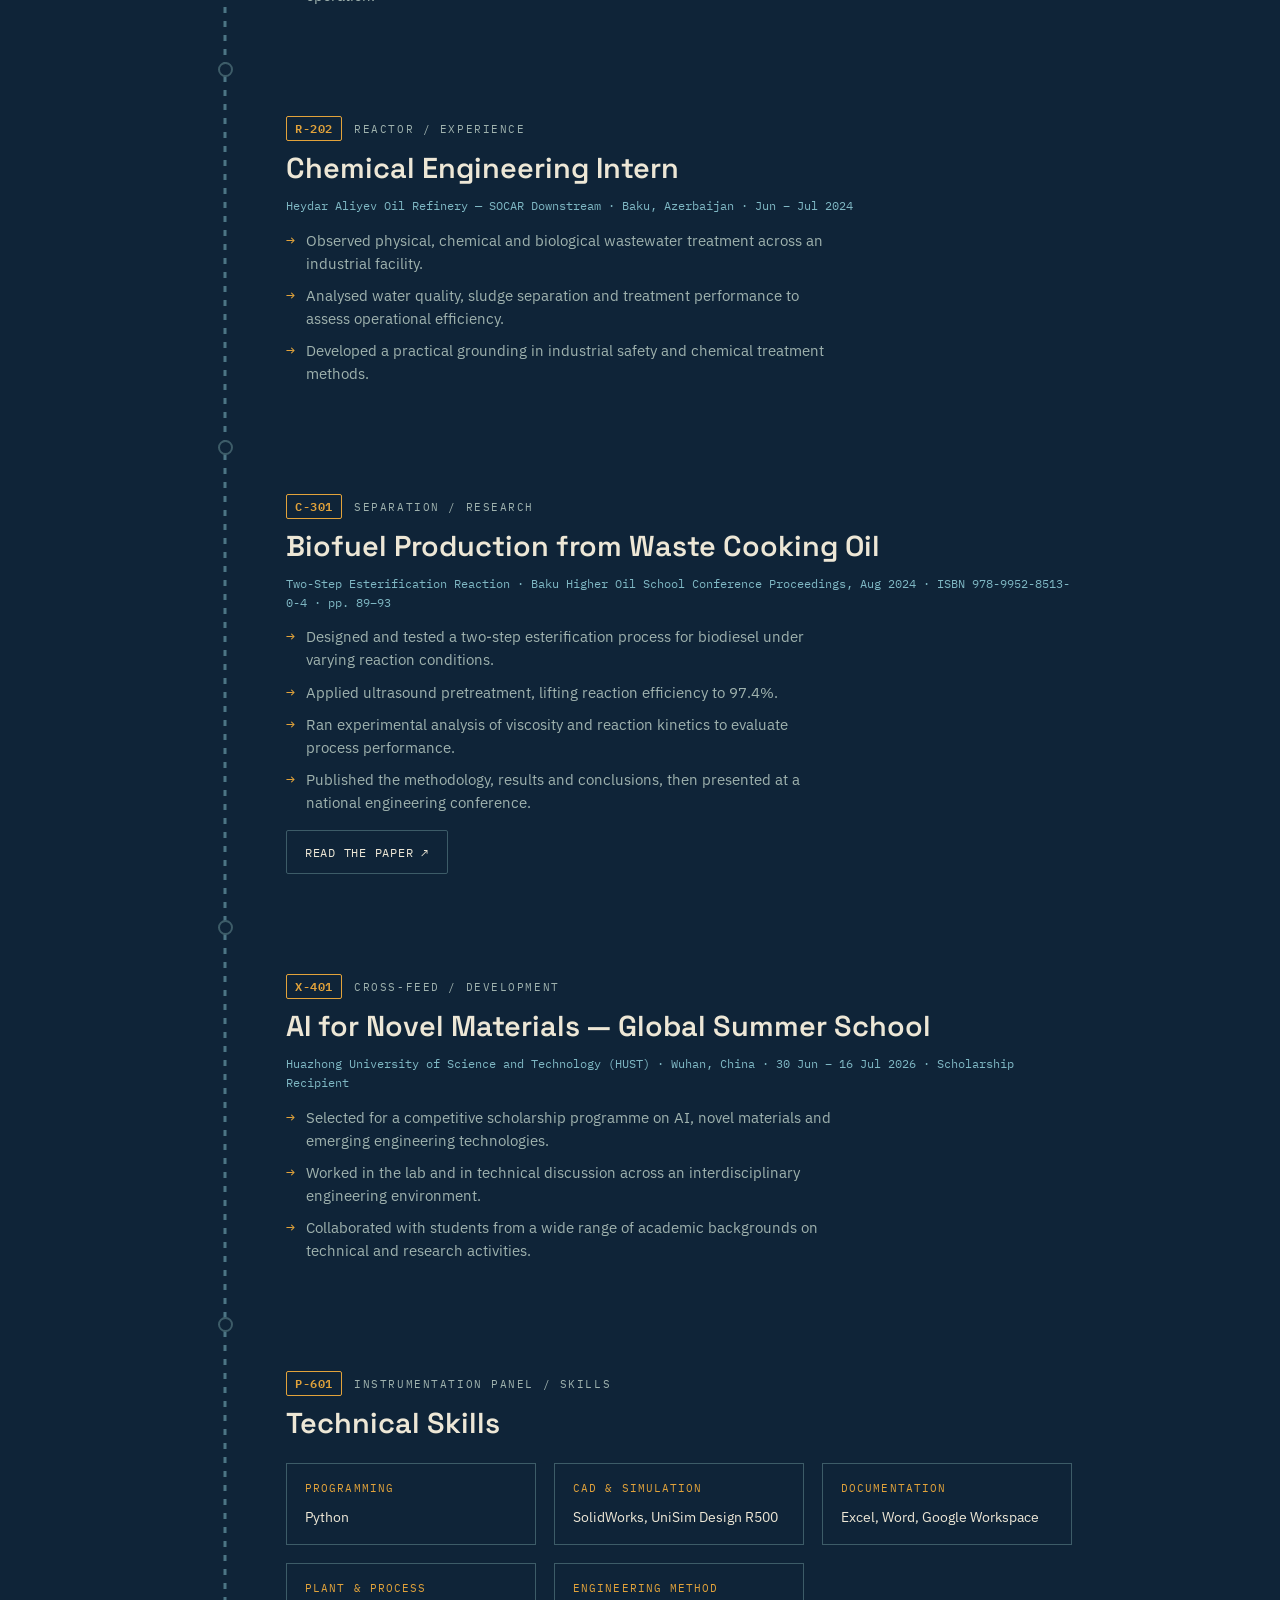
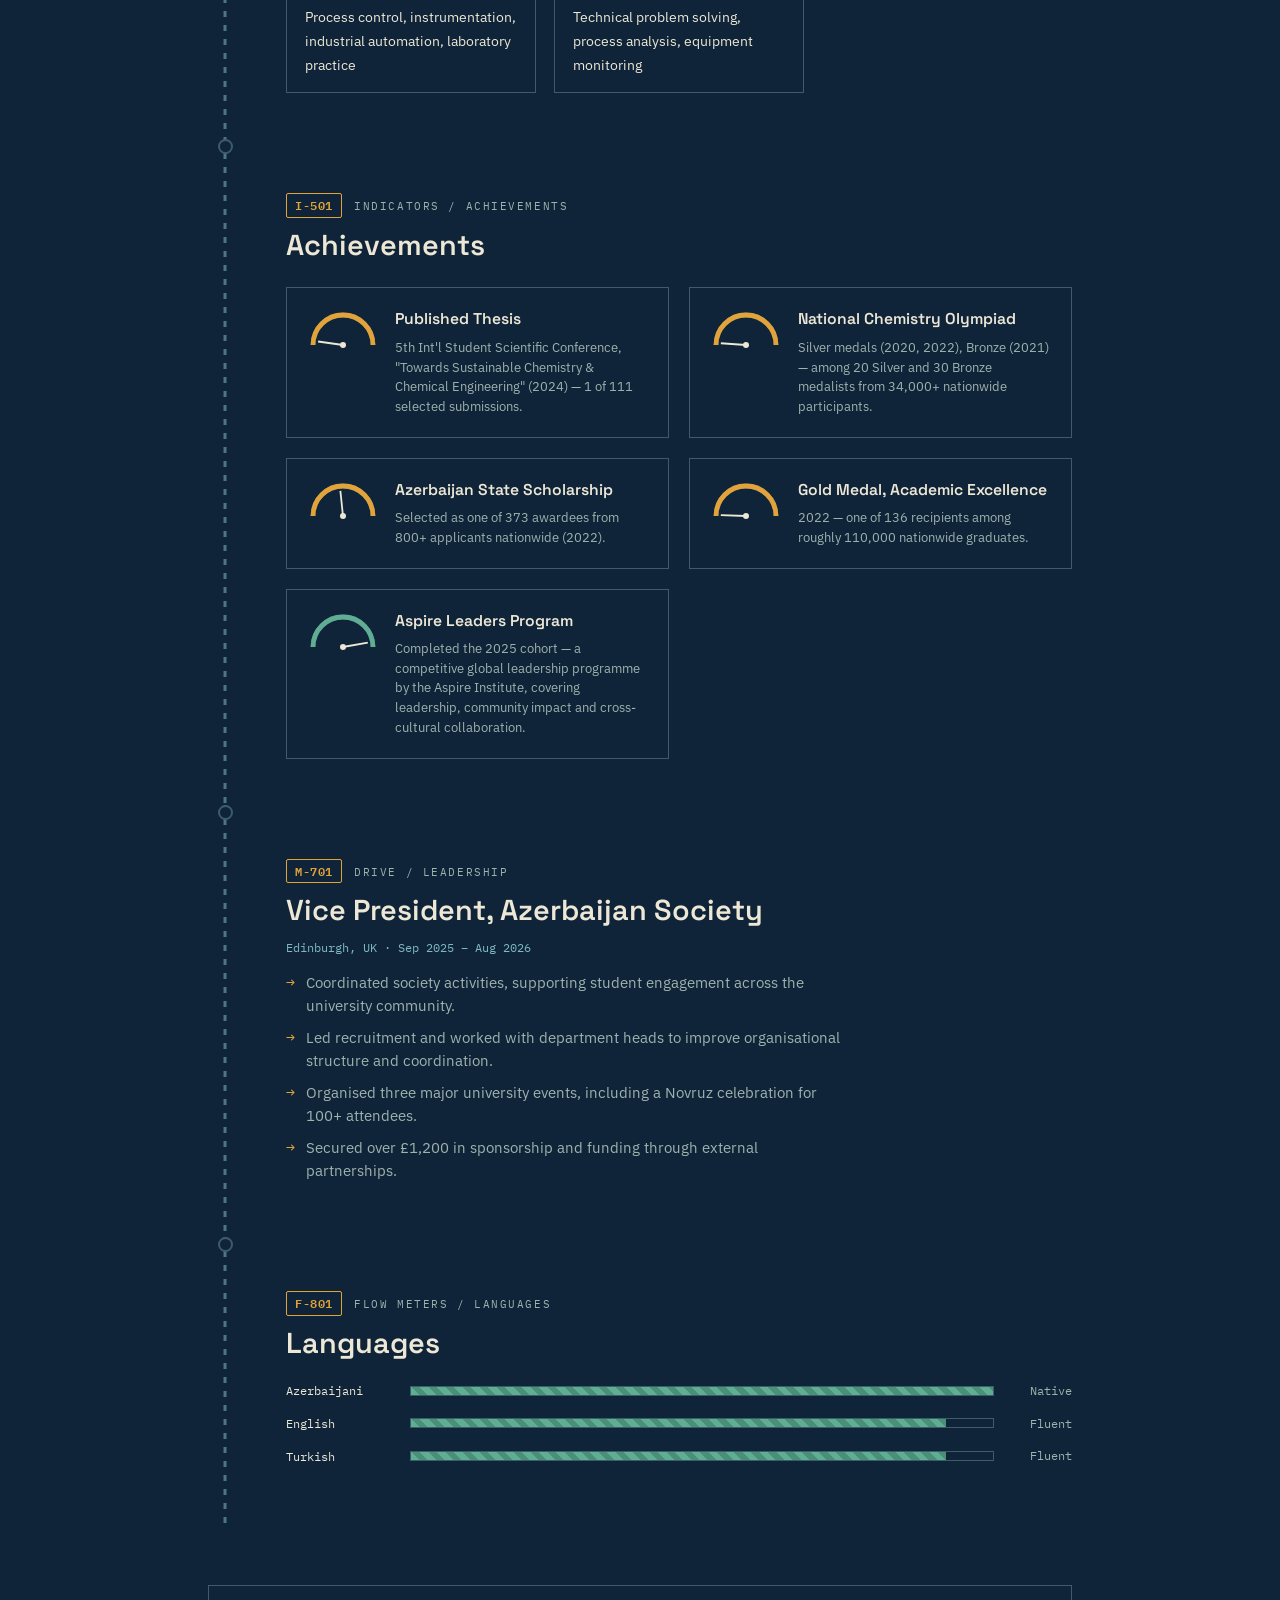
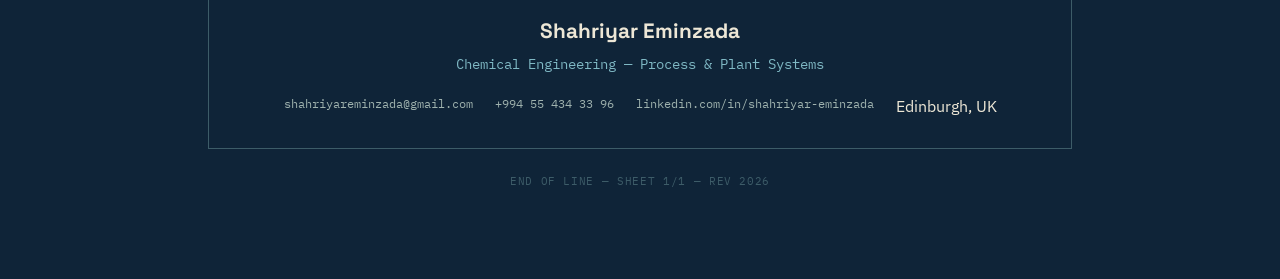
==== commit 7e55ed5b: "Rename Shahriyar_Eminzada_resume_website.html to index.html" ====
--- a/index.html
+++ b/index.html
@@ -176,6 +176,51 @@
 .btn.primary{background:var(--hazard);border-color:var(--hazard);color:var(--ink);font-weight:600;}
 .btn.primary:hover{background:#f0b358;color:var(--ink);}
 
+/* hero layout with badge photo */
+.hero-top{
+  display:flex;
+  gap:32px;
+  align-items:flex-start;
+  flex-wrap:wrap;
+}
+.hero-copy{flex:1;min-width:260px;}
+.badge{
+  flex-shrink:0;
+  width:132px;
+}
+.badge-photo{
+  width:132px;
+  height:132px;
+  border:2px solid var(--line);
+  padding:4px;
+  background:var(--ink-blue-deep);
+  position:relative;
+}
+.badge-photo img{
+  width:100%;
+  height:100%;
+  object-fit:cover;
+  display:block;
+  filter:grayscale(35%) contrast(1.05) brightness(.96);
+}
+.badge-photo::before{
+  content:"";
+  position:absolute;
+  top:-2px;left:-2px;right:-2px;bottom:-2px;
+  border:1px solid var(--hazard);
+  pointer-events:none;
+  opacity:.6;
+}
+.badge-cap{
+  font-family:'IBM Plex Mono',monospace;
+  font-size:.62rem;
+  letter-spacing:.1em;
+  text-transform:uppercase;
+  color:var(--line);
+  text-align:center;
+  margin-top:8px;
+}
+
 /* title block grid, like a real drawing stamp */
 .titleblock{
   margin-top:56px;
@@ -449,14 +494,24 @@
 </div>
 
 <header class="hero">
-  <div class="eyebrow">Curriculum Vitae — Rev. 2026</div>
-  <h1 class="name">Shahriyar<br>Eminzada</h1>
-  <div class="role">Chemical Engineering Student — Process &amp; Plant Systems</div>
-  <p class="lede">BEng Chemical Engineering candidate at the University of Edinburgh, moving between lab bench and plant floor. Hands-on with process control, instrumentation and industrial automation — fluent in Python, SolidWorks and UniSim process simulation.</p>
-  <div class="hero-cta">
-    <a class="btn primary" href="mailto:shahriyareminzada@gmail.com">Email Shahriyar</a>
-    <a class="btn" href="https://linkedin.com/in/shahriyar-eminzada-225a10250" target="_blank" rel="noopener">View LinkedIn</a>
-    <a class="btn" href="#F-801">Skip to contact ↓</a>
+  <div class="hero-top">
+    <div class="hero-copy">
+      <div class="eyebrow">Curriculum Vitae — Rev. 2026</div>
+      <h1 class="name">Shahriyar<br>Eminzada</h1>
+      <div class="role">Chemical Engineering Student — Process &amp; Plant Systems</div>
+      <p class="lede">BEng Chemical Engineering candidate at the University of Edinburgh, moving between lab bench and plant floor. Hands-on with process control, instrumentation and industrial automation — fluent in Python, SolidWorks and UniSim process simulation.</p>
+      <div class="hero-cta">
+        <a class="btn primary" href="mailto:shahriyareminzada@gmail.com">Email Shahriyar</a>
+        <a class="btn" href="https://linkedin.com/in/shahriyar-eminzada-225a10250" target="_blank" rel="noopener">View LinkedIn</a>
+        <a class="btn" href="#F-801">Skip to contact ↓</a>
+      </div>
+    </div>
+    <div class="badge">
+      <div class="badge-photo">
+        <img src="PASTE_YOUR_IMAGE_URL_OR_FILENAME_HERE" alt="Shahriyar Eminzada">
+      </div>
+      <div class="badge-cap">ID · SHE-2026</div>
+    </div>
   </div>
 
   <div class="titleblock">
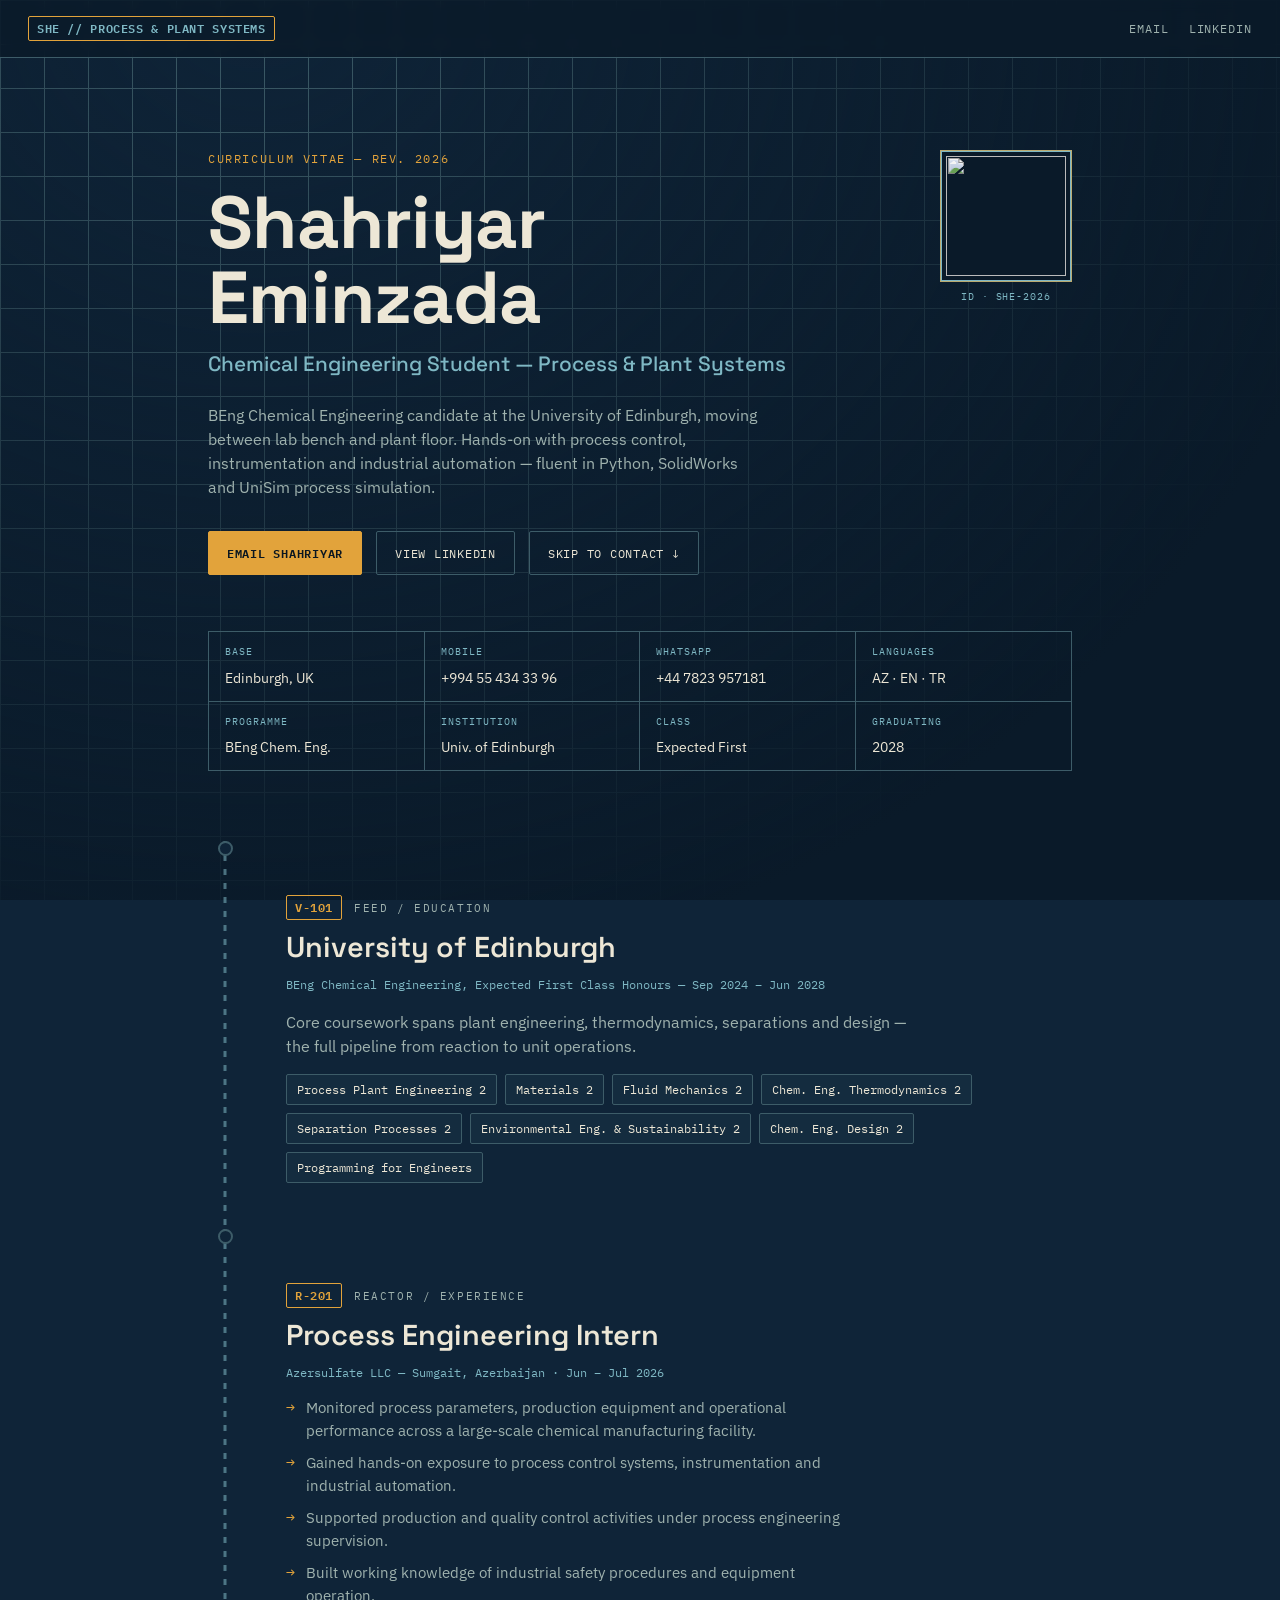
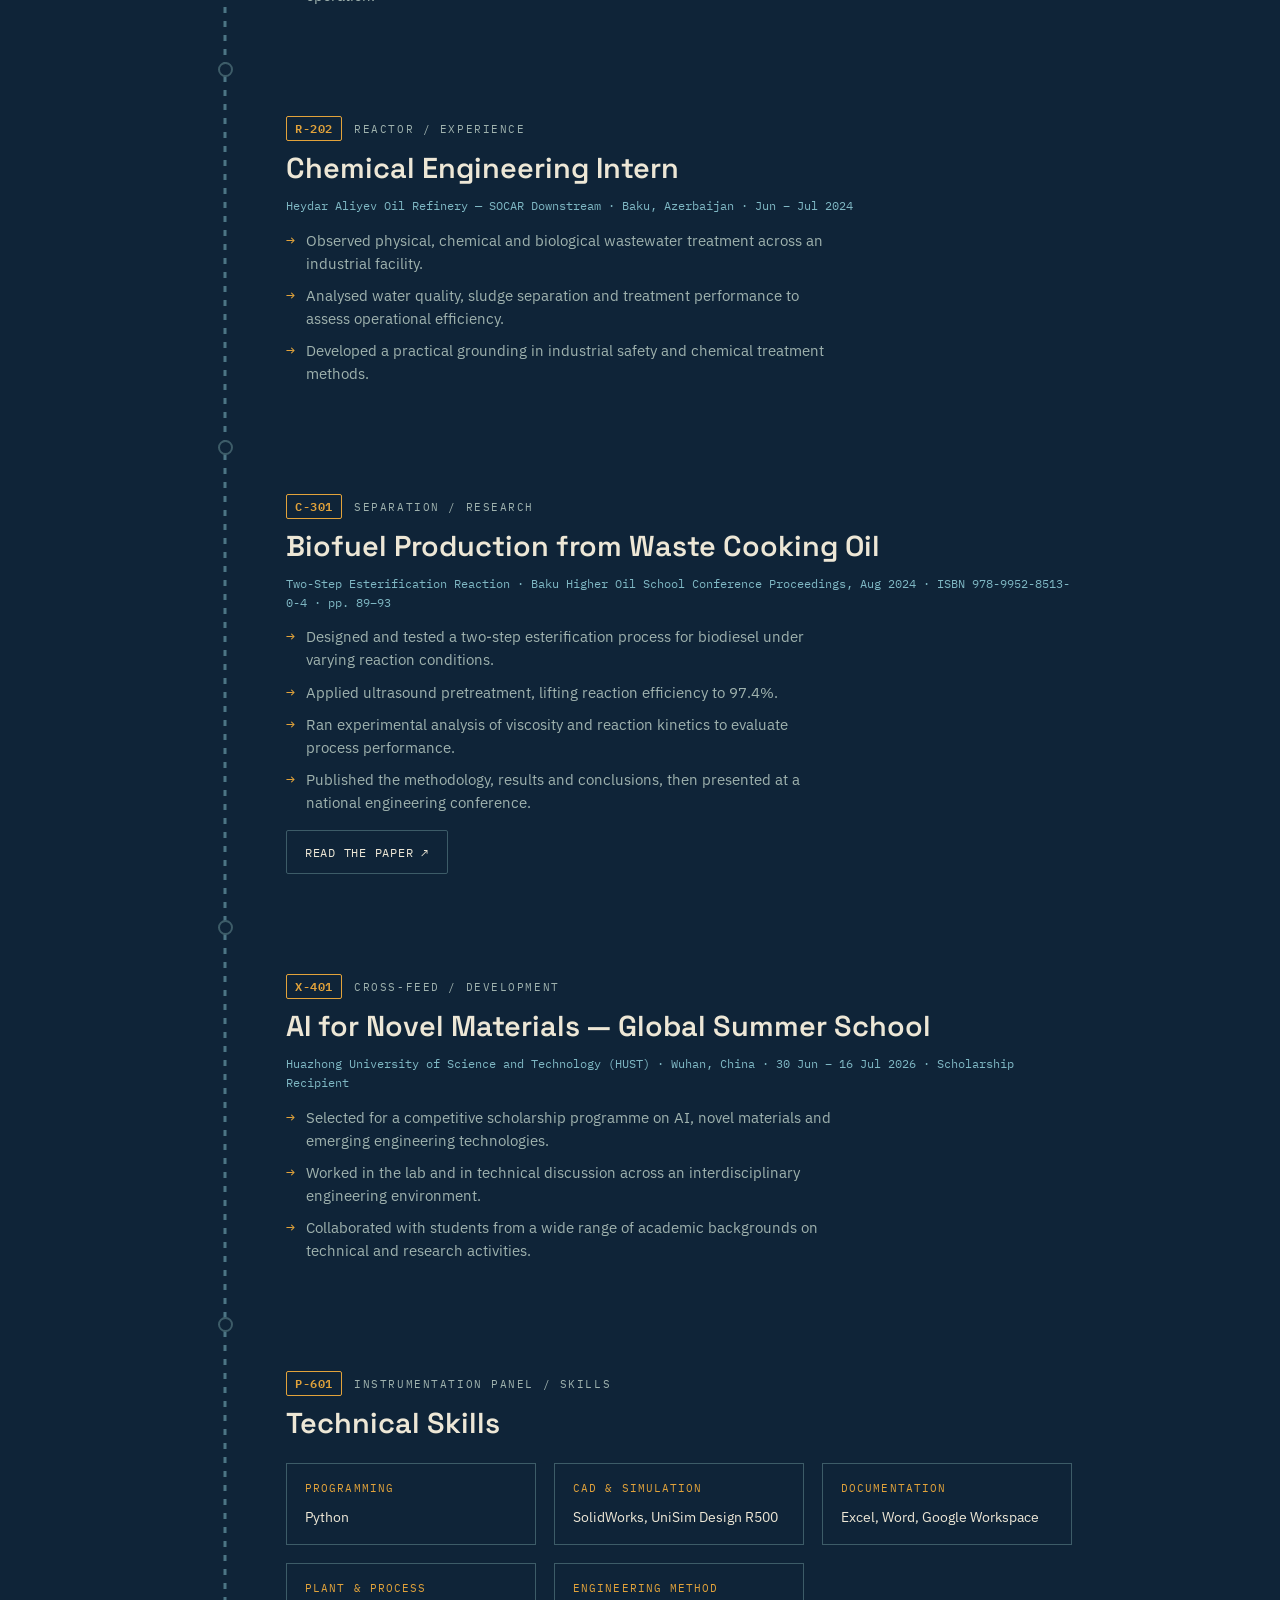
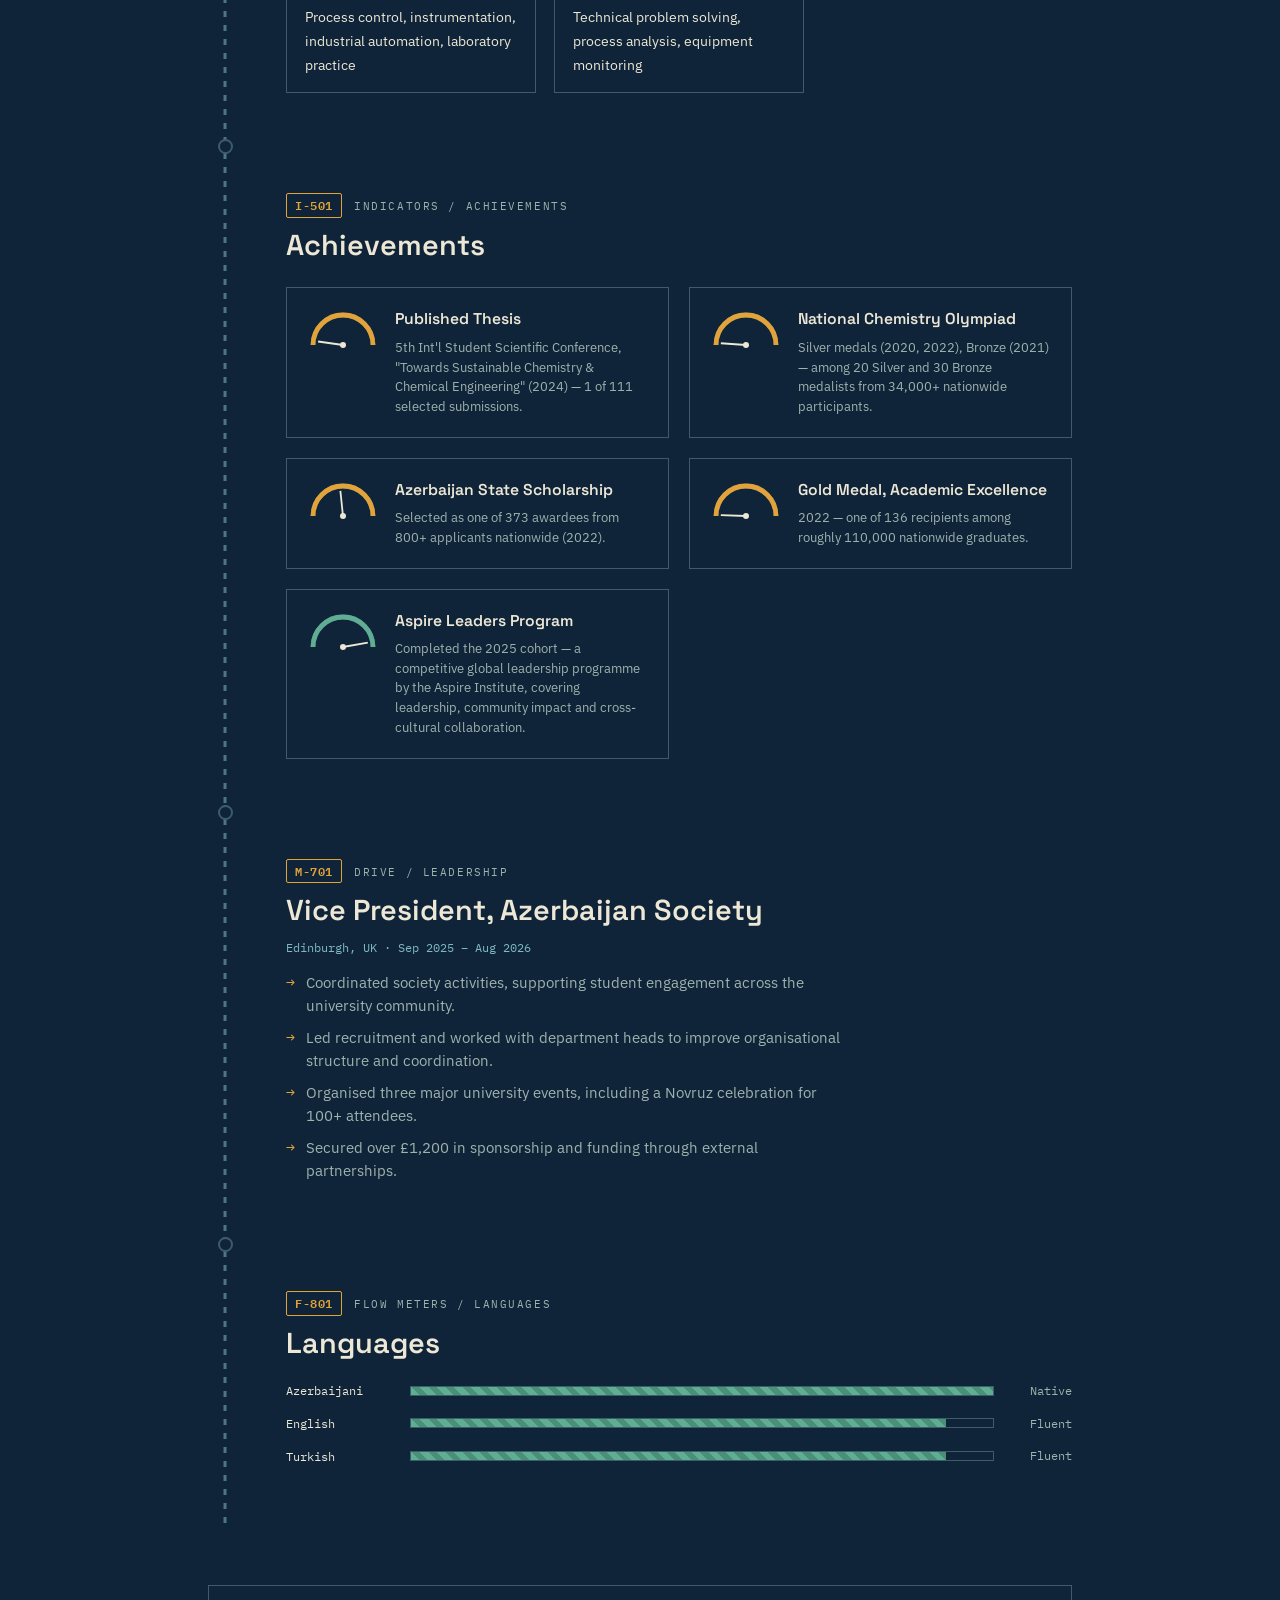
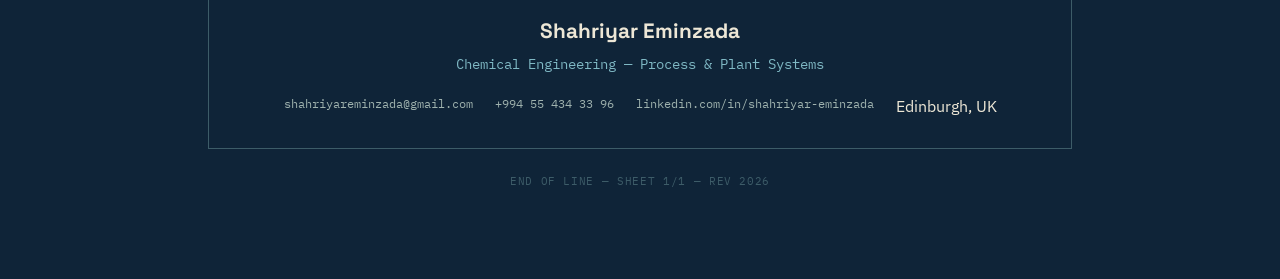
==== commit c89a295d: "Update index.html" ====
--- a/index.html
+++ b/index.html
@@ -508,7 +508,7 @@
     </div>
     <div class="badge">
       <div class="badge-photo">
-        <img src="PASTE_YOUR_IMAGE_URL_OR_FILENAME_HERE" alt="Shahriyar Eminzada">
+        <img src="https://media.licdn.com/dms/image/v2/D4E03AQHH_6Rmem8Tzw/profile-displayphoto-shrink_400_400/profile-displayphoto-shrink_400_400/0/1727944247774?e=1788998400&v=beta&t=9WXO2UMVpvIxn6WzPpixLp9NfayCiQDNwxnyPbhBPA4">
       </div>
       <div class="badge-cap">ID · SHE-2026</div>
     </div>
